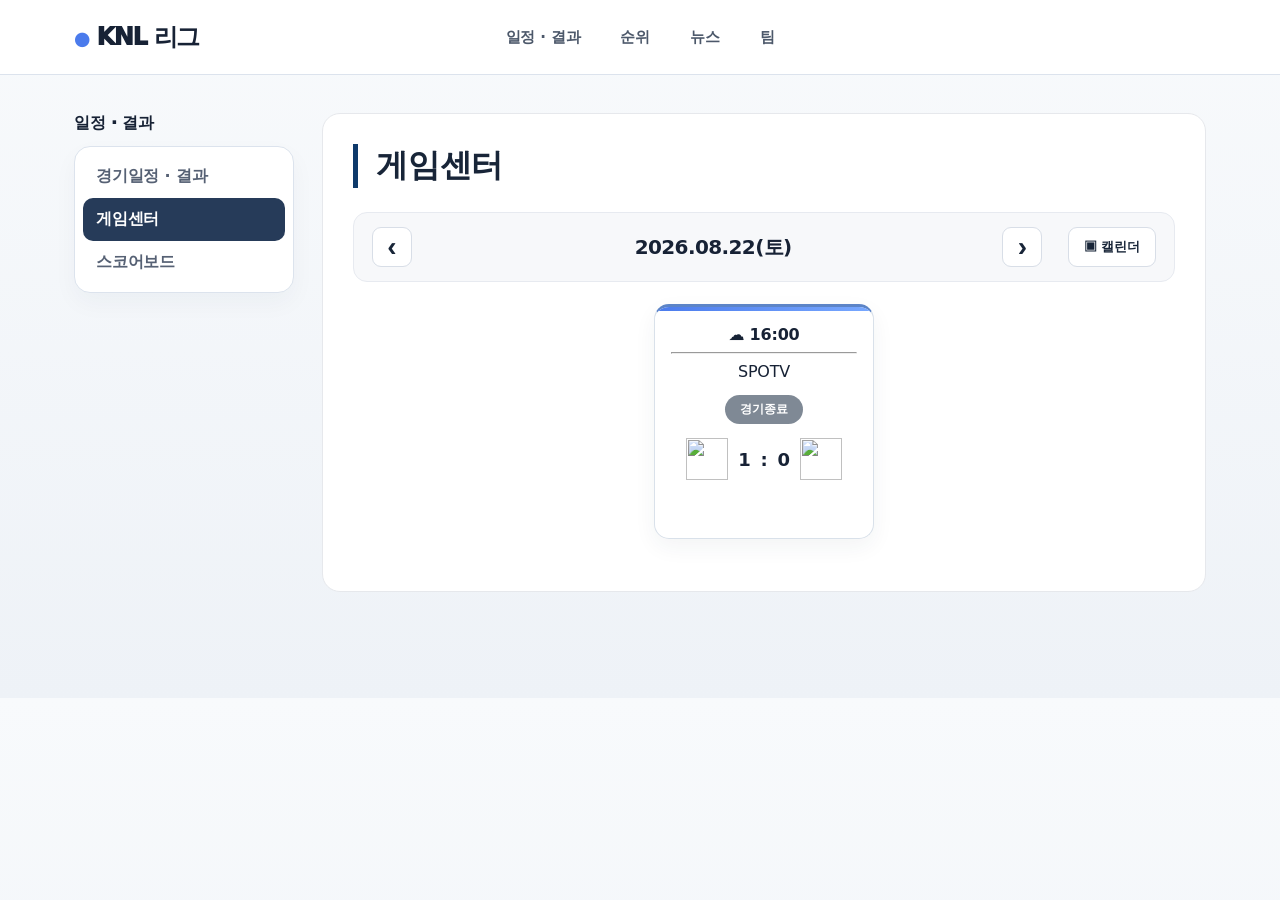
==== gamecenter.html @ bb887a0a "Update Aug 17-22 game results" ====
<!doctype html><html lang="ko"><head><meta charset="utf-8"><meta name="viewport" content="width=device-width,initial-scale=1"><title>게임센터 - KNL 리그</title><link rel="stylesheet" href="styles.css"><style>.game-center-page{background:#fff;border:1px solid #e6e8ec;border-radius:18px;padding:30px}.game-center-title{font-size:32px;font-weight:800;color:#182538;margin:0 0 24px;padding-left:18px;border-left:5px solid #0e3a6b}.gc-toolbar{display:grid;grid-template-columns:52px 1fr 52px auto;gap:14px;align-items:center;padding:14px 18px;background:#f7f8fa;border:1px solid #e7eaf0;border-radius:14px}.gc-date{text-align:center;font-size:20px;font-weight:800}.gc-arrow,.gc-calendar,.gc-tab{border:1px solid #d8dee7;background:#fff;border-radius:9px;font-weight:800;cursor:pointer;color:#182538}.gc-arrow{width:40px;height:40px;font-size:28px}.gc-calendar{padding:10px 15px}.gc-games{display:flex;justify-content:center;min-height:270px;padding:22px}.gc-card{width:220px;height:235px;background:#fff;border:1px solid #d9e1ea;border-top:3px solid #5c84c7;border-radius:15px;padding:22px 16px;text-align:center;cursor:pointer}.gc-status{display:inline-block;border-radius:18px;padding:6px 15px;background:#7f8995;color:#fff;font-size:12px;font-weight:800;margin:14px}.gc-status.scheduled{background:#5c84c7}.gc-match{display:flex;align-items:center;justify-content:center;gap:10px}.gc-team-logo{width:42px;height:42px;object-fit:contain}.gc-score,.gc-vs{font-size:18px;font-weight:900}.gc-detail{display:none;margin-top:20px;padding-top:22px;border-top:1px solid #e0e4e9}.gc-detail.show{display:block}.gc-tabs{display:flex;gap:8px;margin-bottom:14px}.gc-tab{padding:11px 22px}.gc-tab.active{background:#20344f;color:#fff}.gc-panel{display:none;padding:24px;border:1px solid #d6dee7;border-radius:14px;background:#f7f8fa}.gc-panel.active{display:block}.highlight-grid{display:grid;grid-template-columns:repeat(3,1fr);gap:15px}.highlight-card{height:178px;display:flex;flex-direction:column;align-items:center;justify-content:center;border:1px solid #d5dee8;border-radius:15px;background:#fff;text-decoration:none;color:#182538}.highlight-card:hover{border-color:#4f7fc8;box-shadow:0 10px 24px rgba(32,52,79,.16)}.highlight-play{width:56px;height:56px;margin-bottom:14px;border-radius:50%;background:#20344f;color:#fff;display:grid;place-items:center}.highlight-title{font-size:17px;font-weight:900;margin-bottom:7px}.empty{text-align:center;padding:28px;color:#8a94a2;font-weight:700}</style></head><body><header class="site-header"><div class="container header-inner"><a class="logo" href="index.html"><span class="league-name">KNL 리그</span></a><nav class="main-nav"><ul><li><a href="schedule.html">일정 · 결과</a></li><li><a href="index.html#standings">순위</a></li><li><a href="index.html#news">뉴스</a></li><li><a href="index.html#teams">팀</a></li></ul></div></header><main class="container page-wrap"><aside class="page-sidebar"><div class="side-title">일정 · 결과</div><nav class="side-menu"><a href="schedule.html">경기일정 · 결과</a><a href="gamecenter.html" class="active">게임센터</a><a href="scoreboard.html">스코어보드</a></nav></aside><section class="page-content game-center-page"><h1 class="game-center-title">게임센터</h1><div class="gc-toolbar"><button class="gc-arrow" id="prev">‹</button><div class="gc-date" id="date"></div><button class="gc-arrow" id="next">›</button><button class="gc-calendar" onclick="location.href='schedule.html'">▣ 캘린더</button></div><section class="gc-games" id="games"></section><section class="gc-detail" id="detail"><div class="gc-tabs"><button class="gc-tab active" data-tab="key">키플레이어</button><button class="gc-tab" data-tab="review">리뷰</button><button class="gc-tab" data-tab="highlight">하이라이트</button></div><div class="gc-panel active" id="key"><div class="empty">키플레이어 정보가 없습니다.</div></div><div class="gc-panel" id="review"><div class="empty">등록된 리뷰가 없습니다.</div></div><div class="gc-panel" id="highlight"><div id="highlight-content"></div></div></section></section></main><script>const logos={'키움':'https://cdn.discordapp.com/emojis/1536572678968967258.webp?size=44','양키스':'https://cdn.discordapp.com/emojis/1536577218011070494.webp?size=44'};const games={'2026-08-14':['양키스','6','키움','0','20:30',1],'2026-08-15':['키움','0','양키스','1','15:00',1],'2026-08-16':['양키스','4','키움','5','15:00',1],'2026-08-17':['키움','5','양키스','0','20:00',1],'2026-08-18':['양키스','4','키움','6','20:00',1],'2026-08-19':['키움','4','양키스','3','20:00',1],'2026-08-21':['양키스','1','키움','5','20:00',1],'2026-08-22':['키움','1','양키스','0','16:00',1],'2026-08-23':['양키스','4','키움','7','16:00',1],'2026-08-25':['양키스','5','키움','0','20:00',1],'2026-08-26':['양키스','3','키움','2','20:00',1],'2026-08-28':['키움','0','양키스','5','20:00',2],'2026-08-29':['양키스','','키움','','16:00',2],'2026-08-30':['키움','','양키스','','16:00',2],'2026-09-01':['양키스','','키움','','20:00',2],'2026-09-02':['키움','','양키스','','20:00',2],'2026-09-04':['양키스','','키움','','20:00',2],'2026-09-05':['키움','','양키스','','16:00',2],'2026-09-06':['양키스','','키움','','16:00',2],'2026-09-08':['키움','','양키스','','20:00',2],'2026-09-09':['양키스','','키움','','20:00',2],'2026-09-11':['키움','','양키스','','20:00',2],'2026-09-12':['양키스','','키움','','16:00',2],'2026-09-13':['키움','','양키스','','16:00',2],'2026-09-15':['양키스','','키움','','20:00',2],'2026-09-16':['키움','','양키스','','20:00',2],'2026-09-18':['양키스','','키움','','20:00',2],'2026-09-19':['키움','','양키스','','16:00',2],'2026-09-20':['양키스','','키움','','16:00',2],'2026-09-22':['키움','','양키스','','20:00',2],'2026-09-23':['양키스','','키움','','20:00',2],'2026-09-25':['키움','','양키스','','20:00',2],'2026-09-26':['양키스','','키움','','16:00',2],'2026-09-27':['키움','','양키스','','16:00',2],'2026-09-29':['양키스','','키움','','20:00',2],'2026-09-30':['키움','','양키스','','20:00',2]};const highlights={'2026-08-18':[['경기 하이라이트 1','https://medal.tv/games/roblox/clips/nlscef3g448vOoSyf?invite=cr-MSxscGEsNTQyMzMzOTQw'],['경기 하이라이트 2','https://medal.tv/games/roblox/clips/nlrswfUG0rxa61edO?invite=cr-MSxBakssNTQyMzMzOTQw'],['경기 하이라이트 3','https://medal.tv/games/roblox/clips/nlrc8DcoPJdCUs0zB?invite=cr-MSx6eWYsMzE1ODI3MTkx']],'2026-08-19':[['경기 하이라이트 1','https://medal.tv/games/roblox/clips/nlRGuzpcMW0lmnkww?invite=cr-MSxkb04sMzE1ODI3MTkx'],['경기 하이라이트 2','https://medal.tv/games/roblox/clips/nlRwrehCu0hk5n6nI?invite=cr-MSxYVEUsMzE1ODI3NTA4NTE'],['경기 하이라이트 2','https://medal.tv/games/roblox/clips/nlRwrehCu0hk5n6nI?invite=cr-MSxYVEUsMzE1ODI3NTA4NTE']]};let selected=new URLSearchParams(location.search).get('date')||'2026-08-22';const days=['일','월','화','수','목','금','토'];function parse(s){let p=s.split('-');return new Date(+p[0],+p[1]-1,+p[2])}function key(d){return d.getFullYear()+'-'+String(d.getMonth()+1).padStart(2,'0')+'-'+String(d.getDate()).padStart(2,'0')}function render(){let g=games[selected],d=parse(selected);date.textContent=selected.replaceAll('-','.')+'('+days[d.getDay()]+')';detail.classList.remove('show');if(!g){gamesEl.innerHTML='<div class="empty">이 날짜에는 예정된 경기가 없습니다.</div>';return}let score=g[1]!==''?'<span class="gc-score">'+g[1]+'</span><span class="gc-vs">:</span><span class="gc-score">'+g[3]+'</span>':'<span class="gc-vs">vs</span>';let status=g[5]===2?'경기 취소':(g[5]===1?'경기종료':'경기예정');gamesEl.innerHTML='<article class="gc-card" id="card"><b>☁ '+g[4]+'</b><hr><div>SPOTV</div><div class="gc-status '+(g[5]===0?'scheduled':'')+'">'+status+'</div><div class="gc-match"><img class="gc-team-logo" src="'+logos[g[0]]+'">'+score+'<img class="gc-team-logo" src="'+logos[g[2]]+'"></div></article>';card.onclick=()=>detail.classList.add('show');let h=highlights[selected]||[];highlightContent.innerHTML=h.length?'<div class="highlight-grid">'+h.map(x=>'<a class="highlight-card" href="'+x[1]+'" target="_blank"><div class="highlight-play">▶</div><div class="highlight-title">'+x[0]+'</div><div>Medal에서 영상 보기 ↗</div></a>').join('')+'</div>':'<div class="empty">등록된 하이라이트가 없습니다.</div>'}const date=document.getElementById('date'),detail=document.getElementById('detail'),gamesEl=document.getElementById('games'),highlightContent=document.getElementById('highlight-content');prev.onclick=()=>{let d=parse(selected);d.setDate(d.getDate()-1);selected=key(d);render()};next.onclick=()=>{let d=parse(selected);d.setDate(d.getDate()+1);selected=key(d);render()};document.querySelectorAll('.gc-tab').forEach(b=>b.onclick=()=>{document.querySelectorAll('.gc-tab').forEach(x=>x.classList.remove('active'));document.querySelectorAll('.gc-panel').forEach(x=>x.classList.remove('active'));b.classList.add('active');document.getElementById(b.dataset.tab).classList.add('active')});render();</script></body></html>
---- styles.css ----
/* KNL League — original modern league identity */
:root{--ink:#172235;--navy:#20344f;--blue:#4b7bec;--sky:#78a8ff;--lime:#39b98a;--orange:#f08a5d;--muted:#778399;--line:#dce3ed;--panel:#ffffff;--soft:#f5f7fb;--bg:#eef2f7;--max-width:1180px}*{box-sizing:border-box}html{scroll-behavior:smooth}body{margin:0;background:linear-gradient(180deg,#f8fafc 0,#eef2f7 100%);color:var(--ink);font-family:Inter,"Noto Sans KR","Apple SD Gothic Neo",system-ui,sans-serif;letter-spacing:-.2px}.container{max-width:var(--max-width);margin:auto;padding:0 24px}.site-header{background:rgba(255,255,255,.92);backdrop-filter:blur(14px);border-bottom:1px solid var(--line);position:sticky;top:0;z-index:100}.header-inner{height:74px;display:flex;align-items:center;justify-content:space-between;position:relative}.logo{text-decoration:none;color:var(--ink);display:flex;align-items:center}.league-name{font-size:24px!important;font-weight:950!important;letter-spacing:-1.3px}.league-name:before{content:"●";color:var(--blue);font-size:18px;margin-right:8px}.main-nav{position:absolute;left:50%;top:50%;transform:translate(-50%,-50%);height:100%}.main-nav>ul{height:100%;display:flex;align-items:center;gap:4px;margin:0;padding:0;list-style:none}.main-nav a{height:100%;display:flex;align-items:center;padding:0 18px;color:#4c586a;text-decoration:none;font-size:15px;font-weight:750;transition:.18s}.main-nav>ul>li>a:hover{color:var(--ink);background:rgba(75,123,236,.06)}.has-dropdown{height:100%;position:relative}.dropdown{display:none!important;position:absolute;top:62px;left:50%;transform:translateX(-50%);width:190px;padding:8px;background:#fff;border:1px solid var(--line);border-radius:14px;box-shadow:0 16px 40px rgba(27,45,72,.14);list-style:none}.has-dropdown:hover .dropdown,.has-dropdown:focus-within .dropdown{display:block!important}.dropdown a{height:auto!important;padding:10px 12px!important;border-radius:8px;font-size:14px!important}.dropdown a:hover{background:var(--soft)}main.container{padding-top:38px;padding-bottom:72px}main.container>section{margin-bottom:34px}section>h2{margin:0 0 15px;font-size:24px;font-weight:950;letter-spacing:-1px;display:flex;align-items:center;gap:10px}section>h2:after{content:"";height:2px;flex:1;background:linear-gradient(90deg,var(--line),transparent)}.standings,.schedule,.news,.teams{background:var(--panel);border:1px solid var(--line);border-radius:18px;padding:24px;box-shadow:0 12px 32px rgba(34,51,84,.045)}.table-wrap{overflow:auto;border-radius:12px}#standings-table{width:100%;border-collapse:separate;border-spacing:0;min-width:700px}#standings-table th{background:#263b59;color:#fff;padding:13px 10px;font-size:12px;font-weight:850}#standings-table th:first-child{border-radius:10px 0 0 10px}#standings-table th:last-child{border-radius:0 10px 10px 0}#standings-table td{padding:15px 10px;text-align:center;border-bottom:1px solid #edf0f4;font-size:14px;font-weight:650}#standings-table td:nth-child(2){text-align:left;font-weight:900}#standings-table tbody tr:hover{background:#f5f8ff}.schedule-list{list-style:none;margin:0;padding:0;display:grid;grid-template-columns:repeat(auto-fit,minmax(250px,1fr));gap:12px}.schedule-list li{padding:18px;border:1px solid var(--line);border-radius:14px;background:linear-gradient(135deg,#fff,#f7f9fd);font-weight:850}.schedule-list li:before{content:"NEXT";display:inline-block;margin-right:10px;padding:3px 7px;border-radius:99px;background:#e8efff;color:#426fd1;font-size:10px;letter-spacing:.6px}.carousel{display:grid;grid-template-columns:repeat(2,minmax(0,1fr));gap:15px}.news-item{min-height:160px;padding:23px;border-radius:16px;background:#f8faff;border:1px solid var(--line);transition:.2s}.news-item:hover{transform:translateY(-3px);box-shadow:0 12px 25px rgba(44,66,105,.09)}.news-item:before{content:"KNL UPDATE";color:var(--blue);font-size:10px;font-weight:900;letter-spacing:1px}.news-item h4{margin:13px 0 8px;font-size:18px;font-weight:900}.news-item p{margin:0;color:var(--muted);font-size:14px;line-height:1.6}.teams-grid{display:grid;grid-template-columns:repeat(2,minmax(0,1fr));gap:15px}.team-card{min-height:145px;padding:22px;border:1px solid var(--line);border-radius:18px;background:#fff;display:flex;align-items:center;gap:20px;transition:.2s}.team-card:hover{border-color:#b8c9ee;transform:translateY(-2px)}.badge{width:64px;height:64px;border-radius:20px;background:linear-gradient(135deg,#293f60,#4b7bec);color:#fff;display:grid;place-items:center;font-size:16px;font-weight:950}.team-name{font-size:19px;font-weight:950}.site-footer{background:#1d2d44;color:#aeb9c9;margin-top:40px}.site-footer p{margin:0;padding:28px 0;font-size:12px}.site-disclaimer{position:fixed;right:18px;bottom:18px;max-width:520px;padding:14px 42px 14px 18px;background:#1d2d44;color:#eef3fa;border-radius:14px;box-shadow:0 16px 40px rgba(0,0,0,.2);font-size:12px;line-height:1.55;z-index:100}.site-disclaimer__close{position:absolute;right:10px;top:7px;border:0;background:none;color:#fff;font-size:20px}
/* shared pages */.page-wrap{display:flex;gap:28px;padding-top:8px}.page-sidebar{width:220px;flex:none}.page-sidebar .side-title{font-size:16px;font-weight:950;margin-bottom:12px}.side-menu{background:#fff;border:1px solid var(--line);border-radius:16px;padding:8px;box-shadow:0 10px 25px rgba(36,52,82,.04)}.side-menu a{display:block;padding:11px 13px;border-radius:10px;text-decoration:none;color:#566174;font-weight:700;transition:.15s}.side-menu a:hover{background:#f0f4fb;color:var(--ink);font-weight:900}.side-menu a.active{background:#263b59;color:#fff;font-weight:900}.page-content{flex:1;min-width:0}.page-title{display:flex;justify-content:space-between;align-items:flex-end;padding-bottom:18px}.page-title h1{margin:0;font-size:32px;font-weight:950;letter-spacing:-1.7px}.breadcrumb{font-size:13px;color:var(--muted)}.tabs{display:flex;gap:8px;margin:4px 0 20px;padding:6px;background:#e9eef5;border-radius:14px;width:max-content;max-width:100%}.tab{padding:10px 22px;border-radius:10px;color:#697589;font-weight:850;cursor:pointer}.tab.active{background:#fff;color:var(--ink);box-shadow:0 3px 9px rgba(30,48,80,.1)}.controls{display:flex;align-items:center;gap:7px;margin:16px 0}.controls button,.controls select{height:36px;border:1px solid var(--line);background:#fff;border-radius:9px;padding:0 10px;color:var(--ink);font-weight:750}.schedule-table{width:100%;border-collapse:separate;border-spacing:0;background:#fff;border:1px solid var(--line);border-radius:16px;overflow:hidden}.schedule-table th{height:50px;background:#f1f4f8;color:#536074;font-size:13px;font-weight:900}.schedule-table td{height:57px;padding:8px 12px;border-top:1px solid #edf0f4;text-align:center}.schedule-table tbody tr:hover{background:#f6f9ff}.schedule-table tbody td.teams-col{display:grid;grid-template-columns:70px 28px 32px 28px 70px;justify-content:center;align-items:center;white-space:nowrap}.schedule-table th:nth-child(6),.schedule-table td:nth-child(6),.schedule-table th:nth-child(7),.schedule-table td:nth-child(7),.schedule-table th:nth-child(8),.schedule-table td:nth-child(8){display:none!important}.schedule-table button{border:1px solid var(--line);background:#f8fafc;border-radius:8px;padding:5px 10px;font-weight:750}.hitter-summary .stat-box:nth-child(5),.hitter-summary .stat-box:nth-child(6),.stat-tabs .stat-tab[data-stat="출루율"],.stat-tabs .stat-tab[data-stat="장타율"],.detail-tab[data-panel="review"],#detail-review{display:none!important}.hitter-summary.show{grid-template-columns:repeat(5,minmax(0,1fr))!important}.gc-card:only-child{width:190px!important;min-width:190px!important;justify-self:center!important;padding:14px 10px!important}.gc-top>span:first-child{display:none!important}@media(max-width:900px){.main-nav{position:static;transform:none}.main-nav a{padding:0 9px}.page-wrap{flex-direction:column}.page-sidebar{width:100%}.carousel,.teams-grid{grid-template-columns:1fr}}@media(max-width:640px){.container{padding:0 14px}.header-inner{height:62px}.main-nav{display:none}main.container{padding-top:25px}.standings,.schedule,.news,.teams{padding:17px;border-radius:14px}.page-title h1{font-size:27px}.site-disclaimer{left:10px;right:10px;bottom:10px}.schedule-table{font-size:13px}}

/* Schedule & Game Center refresh */
.page-content .page-title{padding:22px 24px;margin-bottom:18px;background:linear-gradient(135deg,#fff,#f4f7fc);border:1px solid var(--line);border-radius:18px;box-shadow:0 10px 30px rgba(30,48,80,.04)}.page-content .tabs{background:transparent;padding:0;gap:10px;border:0;margin:0 0 20px}.page-content .tab{border:1px solid var(--line);background:#fff;border-radius:999px;padding:10px 24px;box-shadow:0 4px 12px rgba(30,48,80,.03)}.page-content .tab.active{background:var(--ink);color:#fff;border-color:var(--ink);box-shadow:none}.controls{padding:10px 12px;background:rgba(255,255,255,.72);border:1px solid var(--line);border-radius:14px;width:max-content;box-shadow:0 8px 24px rgba(30,48,80,.035)}.controls button{min-width:38px;font-size:17px;background:var(--soft)}.controls button:hover{background:var(--ink);color:#fff;border-color:var(--ink)}.schedule-table{border:0;border-radius:18px;box-shadow:0 14px 34px rgba(30,48,80,.055);overflow:hidden}.schedule-table th{background:#26354b;color:#dbe5f4;height:48px;letter-spacing:.3px}.schedule-table td{background:#fff;height:64px}.schedule-table tbody tr{transition:.15s}.schedule-table tbody tr:hover{transform:scale(1.003);position:relative;z-index:1;box-shadow:0 6px 18px rgba(37,61,95,.08)}.schedule-table tbody td:first-child{font-weight:900;color:var(--ink)}.schedule-table tbody td.teams-col{font-weight:900}.schedule-table tbody td.teams-col strong{font-size:15px}.schedule-table button{background:#f1f5fb;border-color:#d7e0ed;color:#33445e;font-weight:850}.schedule-table button:hover{background:#4b7bec;color:#fff;border-color:#4b7bec}
/* Game Center cards: compact, centered, with stronger match hierarchy */
.game-center,.gamecenter,.game-center-wrap,.gc-wrap{background:linear-gradient(180deg,rgba(255,255,255,.8),rgba(246,248,252,.72));border:1px solid var(--line);border-radius:20px;padding:22px;box-shadow:0 14px 35px rgba(30,48,80,.05)}.game-center-header,.gc-header{display:flex;align-items:center;justify-content:space-between;gap:12px;padding-bottom:16px;margin-bottom:20px;border-bottom:1px solid var(--line)}.gc-date,.game-date{font-size:19px;font-weight:950;color:var(--ink);letter-spacing:-.6px}.game-center-header button,.gc-header button,.calendar-btn{border:1px solid var(--line)!important;background:#fff!important;border-radius:10px!important;box-shadow:0 4px 12px rgba(30,48,80,.04)}.game-cards,.gc-cards,.games-list{display:flex;justify-content:center;gap:16px;flex-wrap:wrap}.gc-card{position:relative;width:205px!important;min-width:205px!important;min-height:235px;padding:18px 16px!important;background:#fff;border:1px solid var(--line);border-radius:18px;box-shadow:0 8px 22px rgba(28,46,76,.055);transition:transform .18s,box-shadow .18s,border-color .18s;overflow:hidden}.gc-card:before{content:"";position:absolute;left:0;top:0;width:100%;height:4px;background:linear-gradient(90deg,#4b7bec,#78a8ff)}.gc-card:hover{transform:translateY(-5px);border-color:#aebfe5;box-shadow:0 16px 32px rgba(30,48,80,.12);cursor:pointer}.gc-top{padding-bottom:13px;margin-bottom:13px;border-bottom:1px solid #edf0f5;font-weight:900}.gc-top>span:first-child{display:none!important}.gc-card .status,.game-status{display:inline-flex;align-items:center;justify-content:center;padding:5px 12px;border-radius:999px;background:#eaf0ff;color:#426fd1;font-size:12px;font-weight:900}.gc-card .team,.gc-card strong{font-weight:950}.gc-card .score,.game-score{font-size:24px;font-weight:950;color:var(--ink);letter-spacing:-1px}.gc-card.finished:before,.gc-card.is-finished:before{background:linear-gradient(90deg,#39b98a,#6ed0ae)}.gc-card.finished .status,.gc-card.is-finished .status{background:#e8f8f1;color:#21845f}.gc-card.upcoming:before,.gc-card.is-upcoming:before{background:linear-gradient(90deg,#f08a5d,#ffb37b)}.gc-card.upcoming .status,.gc-card.is-upcoming .status{background:#fff1ea;color:#c86438}.gc-card:only-child{width:220px!important;min-width:220px!important;min-height:235px!important;padding:18px 16px!important}.game-detail,.match-detail{margin-top:24px;background:#fff;border:1px solid var(--line);border-radius:20px;box-shadow:0 14px 35px rgba(30,48,80,.05);overflow:hidden}.detail-tabs{display:flex;gap:0;padding:8px;background:#f1f4f8;border-bottom:1px solid var(--line)}.detail-tab{padding:11px 20px;border:0;background:transparent;color:#6b778a;font-weight:900;border-radius:10px;cursor:pointer}.detail-tab.active{background:#fff;color:var(--ink);box-shadow:0 3px 10px rgba(30,48,80,.08)}
@media(max-width:640px){.page-content .page-title{padding:18px}.page-content .tabs{overflow:auto;width:100%;padding-bottom:2px}.page-content .tab{white-space:nowrap;padding:9px 18px}.controls{width:100%;justify-content:center}.schedule-table{border-radius:14px}.schedule-table td{height:58px}.gc-card,.gc-card:only-child{width:min(100%,280px)!important;min-width:0!important}.game-center,.gamecenter,.game-center-wrap,.gc-wrap{padding:14px}.game-cards,.gc-cards,.games-list{gap:12px}}
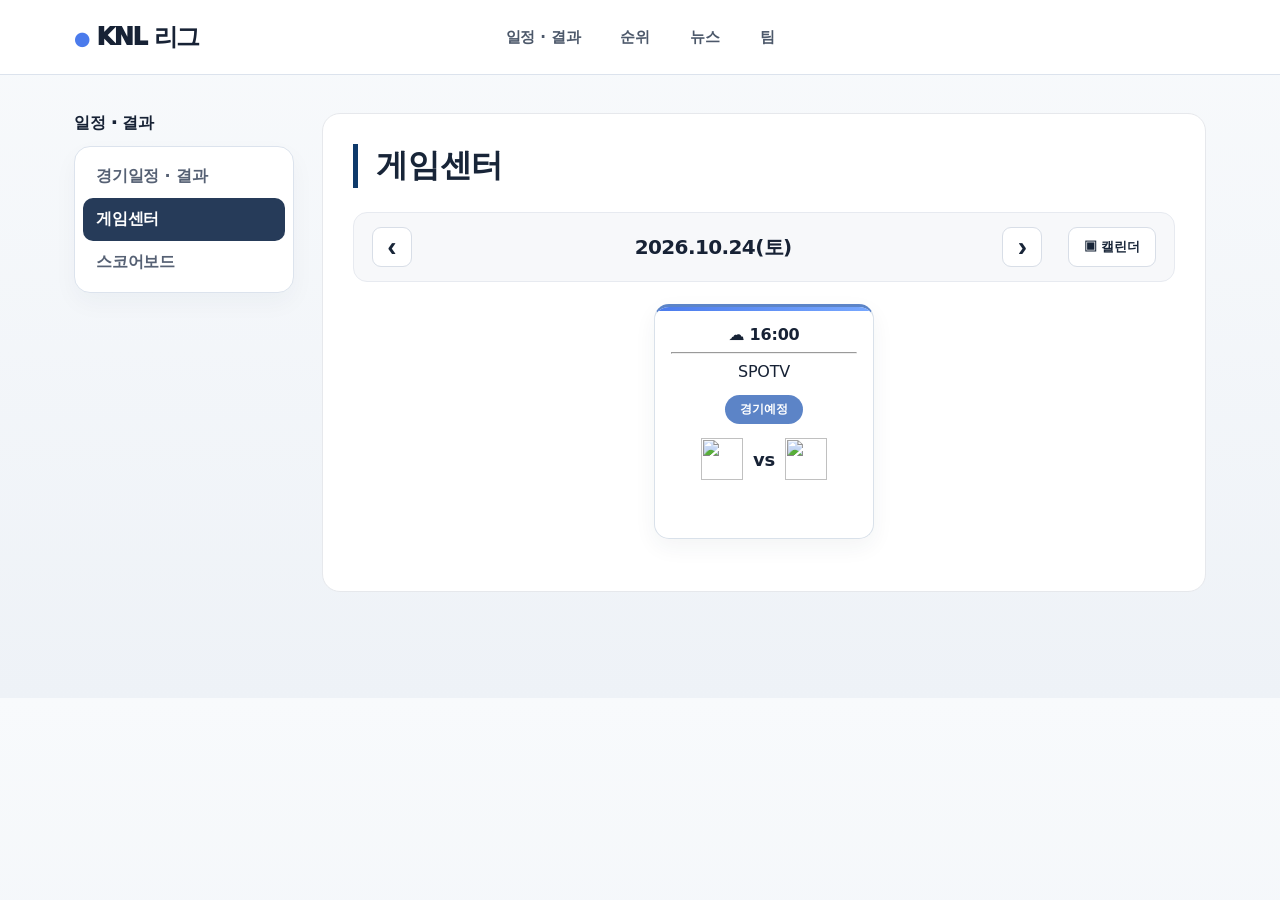
==== commit 0b25301f: "게임센터 현실 날짜 기준 첫 경기 자동 표시" ====
--- a/gamecenter.html
+++ b/gamecenter.html
@@ -1 +1 @@
-<!doctype html><html lang="ko"><head><meta charset="utf-8"><meta name="viewport" content="width=device-width,initial-scale=1"><title>게임센터 - KNL 리그</title><link rel="stylesheet" href="styles.css"><style>.game-center-page{background:#fff;border:1px solid #e6e8ec;border-radius:18px;padding:30px}.game-center-title{font-size:32px;font-weight:800;color:#182538;margin:0 0 24px;padding-left:18px;border-left:5px solid #0e3a6b}.gc-toolbar{display:grid;grid-template-columns:52px 1fr 52px auto;gap:14px;align-items:center;padding:14px 18px;background:#f7f8fa;border:1px solid #e7eaf0;border-radius:14px}.gc-date{text-align:center;font-size:20px;font-weight:800}.gc-arrow,.gc-calendar,.gc-tab{border:1px solid #d8dee7;background:#fff;border-radius:9px;font-weight:800;cursor:pointer;color:#182538}.gc-arrow{width:40px;height:40px;font-size:28px}.gc-calendar{padding:10px 15px}.gc-games{display:flex;justify-content:center;min-height:270px;padding:22px}.gc-card{width:220px;height:235px;background:#fff;border:1px solid #d9e1ea;border-top:3px solid #5c84c7;border-radius:15px;padding:22px 16px;text-align:center;cursor:pointer}.gc-status{display:inline-block;border-radius:18px;padding:6px 15px;background:#7f8995;color:#fff;font-size:12px;font-weight:800;margin:14px}.gc-status.scheduled{background:#5c84c7}.gc-match{display:flex;align-items:center;justify-content:center;gap:10px}.gc-team-logo{width:42px;height:42px;object-fit:contain}.gc-score,.gc-vs{font-size:18px;font-weight:900}.gc-detail{display:none;margin-top:20px;padding-top:22px;border-top:1px solid #e0e4e9}.gc-detail.show{display:block}.gc-tabs{display:flex;gap:8px;margin-bottom:14px}.gc-tab{padding:11px 22px}.gc-tab.active{background:#20344f;color:#fff}.gc-panel{display:none;padding:24px;border:1px solid #d6dee7;border-radius:14px;background:#f7f8fa}.gc-panel.active{display:block}.highlight-grid{display:grid;grid-template-columns:repeat(3,1fr);gap:15px}.highlight-card{height:178px;display:flex;flex-direction:column;align-items:center;justify-content:center;border:1px solid #d5dee8;border-radius:15px;background:#fff;text-decoration:none;color:#182538}.highlight-card:hover{border-color:#4f7fc8;box-shadow:0 10px 24px rgba(32,52,79,.16)}.highlight-play{width:56px;height:56px;margin-bottom:14px;border-radius:50%;background:#20344f;color:#fff;display:grid;place-items:center}.highlight-title{font-size:17px;font-weight:900;margin-bottom:7px}.empty{text-align:center;padding:28px;color:#8a94a2;font-weight:700}</style></head><body><header class="site-header"><div class="container header-inner"><a class="logo" href="index.html"><span class="league-name">KNL 리그</span></a><nav class="main-nav"><ul><li><a href="schedule.html">일정 · 결과</a></li><li><a href="index.html#standings">순위</a></li><li><a href="index.html#news">뉴스</a></li><li><a href="index.html#teams">팀</a></li></ul></div></header><main class="container page-wrap"><aside class="page-sidebar"><div class="side-title">일정 · 결과</div><nav class="side-menu"><a href="schedule.html">경기일정 · 결과</a><a href="gamecenter.html" class="active">게임센터</a><a href="scoreboard.html">스코어보드</a></nav></aside><section class="page-content game-center-page"><h1 class="game-center-title">게임센터</h1><div class="gc-toolbar"><button class="gc-arrow" id="prev">‹</button><div class="gc-date" id="date"></div><button class="gc-arrow" id="next">›</button><button class="gc-calendar" onclick="location.href='schedule.html'">▣ 캘린더</button></div><section class="gc-games" id="games"></section><section class="gc-detail" id="detail"><div class="gc-tabs"><button class="gc-tab active" data-tab="key">키플레이어</button><button class="gc-tab" data-tab="review">리뷰</button><button class="gc-tab" data-tab="highlight">하이라이트</button></div><div class="gc-panel active" id="key"><div class="empty">키플레이어 정보가 없습니다.</div></div><div class="gc-panel" id="review"><div class="empty">등록된 리뷰가 없습니다.</div></div><div class="gc-panel" id="highlight"><div id="highlight-content"></div></div></section></section></main><script>const logos={'키움':'https://cdn.discordapp.com/emojis/1536572678968967258.webp?size=44','양키스':'https://cdn.discordapp.com/emojis/1536577218011070494.webp?size=44'};const games={'2026-08-14':['양키스','6','키움','0','20:30',1],'2026-08-15':['키움','0','양키스','1','15:00',1],'2026-08-16':['양키스','4','키움','5','15:00',1],'2026-08-17':['키움','5','양키스','0','20:00',1],'2026-08-18':['양키스','4','키움','6','20:00',1],'2026-08-19':['키움','4','양키스','3','20:00',1],'2026-08-21':['양키스','1','키움','5','20:00',1],'2026-08-22':['키움','1','양키스','0','16:00',1],'2026-08-23':['양키스','4','키움','7','16:00',1],'2026-08-25':['양키스','5','키움','0','20:00',1],'2026-08-26':['양키스','3','키움','2','20:00',1],'2026-08-28':['키움','0','양키스','5','20:00',2],'2026-08-29':['양키스','','키움','','16:00',2],'2026-08-30':['키움','','양키스','','16:00',2],'2026-09-01':['양키스','','키움','','20:00',2],'2026-09-02':['키움','','양키스','','20:00',2],'2026-09-04':['양키스','','키움','','20:00',2],'2026-09-05':['키움','','양키스','','16:00',2],'2026-09-06':['양키스','','키움','','16:00',2],'2026-09-08':['키움','','양키스','','20:00',2],'2026-09-09':['양키스','','키움','','20:00',2],'2026-09-11':['키움','','양키스','','20:00',2],'2026-09-12':['양키스','','키움','','16:00',2],'2026-09-13':['키움','','양키스','','16:00',2],'2026-09-15':['양키스','','키움','','20:00',2],'2026-09-16':['키움','','양키스','','20:00',2],'2026-09-18':['양키스','','키움','','20:00',2],'2026-09-19':['키움','','양키스','','16:00',2],'2026-09-20':['양키스','','키움','','16:00',2],'2026-09-22':['키움','','양키스','','20:00',2],'2026-09-23':['양키스','','키움','','20:00',2],'2026-09-25':['키움','','양키스','','20:00',2],'2026-09-26':['양키스','','키움','','16:00',2],'2026-09-27':['키움','','양키스','','16:00',2],'2026-09-29':['양키스','','키움','','20:00',2],'2026-09-30':['키움','','양키스','','20:00',2]};const highlights={'2026-08-18':[['경기 하이라이트 1','https://medal.tv/games/roblox/clips/nlscef3g448vOoSyf?invite=cr-MSxscGEsNTQyMzMzOTQw'],['경기 하이라이트 2','https://medal.tv/games/roblox/clips/nlrswfUG0rxa61edO?invite=cr-MSxBakssNTQyMzMzOTQw'],['경기 하이라이트 3','https://medal.tv/games/roblox/clips/nlrc8DcoPJdCUs0zB?invite=cr-MSx6eWYsMzE1ODI3MTkx']],'2026-08-19':[['경기 하이라이트 1','https://medal.tv/games/roblox/clips/nlRGuzpcMW0lmnkww?invite=cr-MSxkb04sMzE1ODI3MTkx'],['경기 하이라이트 2','https://medal.tv/games/roblox/clips/nlRwrehCu0hk5n6nI?invite=cr-MSxYVEUsMzE1ODI3NTA4NTE'],['경기 하이라이트 2','https://medal.tv/games/roblox/clips/nlRwrehCu0hk5n6nI?invite=cr-MSxYVEUsMzE1ODI3NTA4NTE']]};let selected=new URLSearchParams(location.search).get('date')||'2026-08-22';const days=['일','월','화','수','목','금','토'];function parse(s){let p=s.split('-');return new Date(+p[0],+p[1]-1,+p[2])}function key(d){return d.getFullYear()+'-'+String(d.getMonth()+1).padStart(2,'0')+'-'+String(d.getDate()).padStart(2,'0')}function render(){let g=games[selected],d=parse(selected);date.textContent=selected.replaceAll('-','.')+'('+days[d.getDay()]+')';detail.classList.remove('show');if(!g){gamesEl.innerHTML='<div class="empty">이 날짜에는 예정된 경기가 없습니다.</div>';return}let score=g[1]!==''?'<span class="gc-score">'+g[1]+'</span><span class="gc-vs">:</span><span class="gc-score">'+g[3]+'</span>':'<span class="gc-vs">vs</span>';let status=g[5]===2?'경기 취소':(g[5]===1?'경기종료':'경기예정');gamesEl.innerHTML='<article class="gc-card" id="card"><b>☁ '+g[4]+'</b><hr><div>SPOTV</div><div class="gc-status '+(g[5]===0?'scheduled':'')+'">'+status+'</div><div class="gc-match"><img class="gc-team-logo" src="'+logos[g[0]]+'">'+score+'<img class="gc-team-logo" src="'+logos[g[2]]+'"></div></article>';card.onclick=()=>detail.classList.add('show');let h=highlights[selected]||[];highlightContent.innerHTML=h.length?'<div class="highlight-grid">'+h.map(x=>'<a class="highlight-card" href="'+x[1]+'" target="_blank"><div class="highlight-play">▶</div><div class="highlight-title">'+x[0]+'</div><div>Medal에서 영상 보기 ↗</div></a>').join('')+'</div>':'<div class="empty">등록된 하이라이트가 없습니다.</div>'}const date=document.getElementById('date'),detail=document.getElementById('detail'),gamesEl=document.getElementById('games'),highlightContent=document.getElementById('highlight-content');prev.onclick=()=>{let d=parse(selected);d.setDate(d.getDate()-1);selected=key(d);render()};next.onclick=()=>{let d=parse(selected);d.setDate(d.getDate()+1);selected=key(d);render()};document.querySelectorAll('.gc-tab').forEach(b=>b.onclick=()=>{document.querySelectorAll('.gc-tab').forEach(x=>x.classList.remove('active'));document.querySelectorAll('.gc-panel').forEach(x=>x.classList.remove('active'));b.classList.add('active');document.getElementById(b.dataset.tab).classList.add('active')});render();</script></body></html>+<!doctype html><html lang="ko"><head><meta charset="utf-8"><meta name="viewport" content="width=device-width,initial-scale=1"><title>게임센터 - KNL 리그</title><link rel="stylesheet" href="styles.css"><style>.game-center-page{background:#fff;border:1px solid #e6e8ec;border-radius:18px;padding:30px}.game-center-title{font-size:32px;font-weight:800;color:#182538;margin:0 0 24px;padding-left:18px;border-left:5px solid #0e3a6b}.gc-toolbar{display:grid;grid-template-columns:52px 1fr 52px auto;gap:14px;align-items:center;padding:14px 18px;background:#f7f8fa;border:1px solid #e7eaf0;border-radius:14px}.gc-date{text-align:center;font-size:20px;font-weight:800}.gc-arrow,.gc-calendar,.gc-tab{border:1px solid #d8dee7;background:#fff;border-radius:9px;font-weight:800;cursor:pointer;color:#182538}.gc-arrow{width:40px;height:40px;font-size:28px}.gc-calendar{padding:10px 15px}.gc-games{display:flex;justify-content:center;min-height:270px;padding:22px}.gc-card{width:220px;height:235px;background:#fff;border:1px solid #d9e1ea;border-top:3px solid #5c84c7;border-radius:15px;padding:22px 16px;text-align:center;cursor:pointer}.gc-status{display:inline-block;border-radius:18px;padding:6px 15px;background:#7f8995;color:#fff;font-size:12px;font-weight:800;margin:14px}.gc-status.scheduled{background:#5c84c7}.gc-match{display:flex;align-items:center;justify-content:center;gap:10px}.gc-team-logo{width:42px;height:42px;object-fit:contain}.gc-score,.gc-vs{font-size:18px;font-weight:900}.gc-detail{display:none;margin-top:20px;padding-top:22px;border-top:1px solid #e0e4e9}.gc-detail.show{display:block}.gc-tabs{display:flex;gap:8px;margin-bottom:14px}.gc-tab{padding:11px 22px}.gc-tab.active{background:#20344f;color:#fff}.gc-panel{display:none;padding:24px;border:1px solid #d6dee7;border-radius:14px;background:#f7f8fa}.gc-panel.active{display:block}.highlight-grid{display:grid;grid-template-columns:repeat(3,1fr);gap:15px}.highlight-card{height:178px;display:flex;flex-direction:column;align-items:center;justify-content:center;border:1px solid #d5dee8;border-radius:15px;background:#fff;text-decoration:none;color:#182538}.highlight-card:hover{border-color:#4f7fc8;box-shadow:0 10px 24px rgba(32,52,79,.16)}.highlight-play{width:56px;height:56px;margin-bottom:14px;border-radius:50%;background:#20344f;color:#fff;display:grid;place-items:center}.highlight-title{font-size:17px;font-weight:900;margin-bottom:7px}.empty{text-align:center;padding:28px;color:#8a94a2;font-weight:700}</style></head><body><header class="site-header"><div class="container header-inner"><a class="logo" href="index.html"><span class="league-name">KNL 리그</span></a><nav class="main-nav"><ul><li><a href="schedule.html">일정 · 결과</a></li><li><a href="index.html#standings">순위</a></li><li><a href="index.html#news">뉴스</a></li><li><a href="index.html#teams">팀</a></li></ul></div></header><main class="container page-wrap"><aside class="page-sidebar"><div class="side-title">일정 · 결과</div><nav class="side-menu"><a href="schedule.html">경기일정 · 결과</a><a href="gamecenter.html" class="active">게임센터</a><a href="scoreboard.html">스코어보드</a></nav></aside><section class="page-content game-center-page"><h1 class="game-center-title">게임센터</h1><div class="gc-toolbar"><button class="gc-arrow" id="prev">‹</button><div class="gc-date" id="date"></div><button class="gc-arrow" id="next">›</button><button class="gc-calendar" onclick="location.href='schedule.html'">▣ 캘린더</button></div><section class="gc-games" id="games"></section><section class="gc-detail" id="detail"><div class="gc-tabs"><button class="gc-tab active" data-tab="review">리뷰</button><button class="gc-tab" data-tab="highlight">하이라이트</button></div><div class="gc-panel active" id="review"><div class="empty">등록된 리뷰가 없습니다.</div></div><div class="gc-panel" id="highlight"><div id="highlight-content"></div></div></section></section></main><script>const logos={'키움':'https://cdn.discordapp.com/emojis/1536572678968967258.webp?size=44','양키스':'https://cdn.discordapp.com/emojis/1536577218011070494.webp?size=44'};const games={'2026-08-14':['양키스','6','키움','0','20:30',1],'2026-08-15':['키움','0','양키스','1','15:00',1],'2026-08-16':['양키스','4','키움','5','15:00',1],'2026-08-17':['키움','5','양키스','0','20:00',1],'2026-08-18':['양키스','4','키움','6','20:00',1],'2026-08-19':['키움','4','양키스','3','20:00',1],'2026-08-21':['양키스','1','키움','5','20:00',1],'2026-08-22':['키움','1','양키스','0','16:00',1],'2026-08-23':['양키스','4','키움','7','16:00',1],'2026-08-25':['양키스','5','키움','0','20:00',1],'2026-08-26':['양키스','3','키움','2','20:00',1],'2026-08-28':['키움','0','양키스','5','20:00',2],'2026-08-29':['양키스','','키움','','16:00',2],'2026-08-30':['키움','','양키스','','16:00',2],'2026-09-01':['양키스','','키움','','20:00',0],'2026-09-05':['키움','','양키스','','16:00',0],'2026-09-06':['양키스','','키움','','16:00',0],'2026-09-07':['키움','','양키스','','20:00',0],'2026-09-08':['양키스','','키움','','20:00',0],'2026-09-12':['키움','','양키스','','16:00',0],'2026-09-13':['양키스','','키움','','16:00',0],'2026-09-14':['키움','','양키스','','20:00',0],'2026-09-15':['양키스','','키움','','20:00',0],'2026-09-19':['키움','','양키스','','16:00',0],'2026-09-20':['양키스','','키움','','16:00',0],'2026-09-21':['키움','','양키스','','20:00',0],'2026-09-22':['양키스','','키움','','20:00',0],'2026-09-26':['키움','','양키스','','16:00',0],'2026-09-27':['양키스','','키움','','16:00',0],'2026-09-28':['키움','','양키스','','20:00',0],'2026-09-29':['양키스','','키움','','20:00',0],'2026-10-03':['키움','','양키스','','16:00',0],'2026-10-04':['양키스','','키움','','16:00',0],'2026-10-05':['키움','','양키스','','20:00',0],'2026-10-06':['양키스','','키움','','20:00',0],'2026-10-10':['키움','','양키스','','16:00',0],'2026-10-11':['양키스','','키움','','16:00',0],'2026-10-12':['키움','','양키스','','20:00',0],'2026-10-13':['양키스','','키움','','20:00',0],'2026-10-17':['키움','','양키스','','16:00',0],'2026-10-18':['양키스','','키움','','16:00',0],'2026-10-19':['키움','','양키스','','20:00',0],'2026-10-20':['양키스','','키움','','20:00',0],'2026-10-24':['키움','','양키스','','16:00',0]};const highlights={'2026-08-18':[['경기 하이라이트 1','https://medal.tv/games/roblox/clips/nlscef3g448vOoSyf?invite=cr-MSxscGEsNTQyMzMzOTQw'],['경기 하이라이트 2','https://medal.tv/games/roblox/clips/nlrswfUG0rxa61edO?invite=cr-MSxBakssNTQyMzMzOTQw'],['경기 하이라이트 3','https://medal.tv/games/roblox/clips/nlrc8DcoPJdCUs0zB?invite=cr-MSx6eWYsMzE1ODI3MTkx']],'2026-08-19':[['경기 하이라이트 1','https://medal.tv/games/roblox/clips/nlRGuzpcMW0lmnkww?invite=cr-MSxkb04sMzE1ODI3MTkx'],['경기 하이라이트 2','https://medal.tv/games/roblox/clips/nlRwrehCu0hk5n6nI?invite=cr-MSxYVEUsMzE1ODI3MTkx'],['경기 하이라이트 3','https://medal.tv/games/roblox/clips/nlRwrehCu0hk5n6nI?invite=cr-MSxYVEUsMzE1ODI3MTkx']]};let selected=new URLSearchParams(location.search).get('date');const days=['일','월','화','수','목','금','토'];function parse(s){let p=s.split('-');return new Date(+p[0],+p[1]-1,+p[2])}function key(d){return d.getFullYear()+'-'+String(d.getMonth()+1).padStart(2,'0')+'-'+String(d.getDate()).padStart(2,'0')}function nearestGameDate(d){let k=key(d),dates=Object.keys(games).sort();if(games[k])return k;let future=dates.find(x=>x>=k);return future||dates[dates.length-1]}function render(){let g=games[selected],d=parse(selected);date.textContent=selected.replaceAll('-','.')+'('+days[d.getDay()]+')';detail.classList.remove('show');if(!g){gamesEl.innerHTML='<div class="empty">이 날짜에는 예정된 경기가 없습니다.</div>';return}let score=g[1]!==''?'<span class="gc-score">'+g[1]+'</span><span class="gc-vs">:</span><span class="gc-score">'+g[3]+'</span>':'<span class="gc-vs">vs</span>';let status=g[5]===2?'경기 취소':(g[5]===1?'경기종료':'경기예정');gamesEl.innerHTML='<article class="gc-card" id="card"><b>☁ '+g[4]+'</b><hr><div>SPOTV</div><div class="gc-status '+(g[5]===0?'scheduled':'')+'">'+status+'</div><div class="gc-match"><img class="gc-team-logo" src="'+logos[g[0]]+'">'+score+'<img class="gc-team-logo" src="'+logos[g[2]]+'"></div></article>';card.onclick=()=>detail.classList.add('show');let h=highlights[selected]||[];highlightContent.innerHTML=h.length?'<div class="highlight-grid">'+h.map(x=>'<a class="highlight-card" href="'+x[1]+'" target="_blank"><div class="highlight-play">▶</div><div class="highlight-title">'+x[0]+'</div><div>Medal에서 영상 보기 ↗</div></a>').join('')+'</div>':'<div class="empty">등록된 하이라이트가 없습니다.</div>'}const date=document.getElementById('date'),detail=document.getElementById('detail'),gamesEl=document.getElementById('games'),highlightContent=document.getElementById('highlight-content');prev.onclick=()=>{let d=parse(selected);d.setDate(d.getDate()-1);selected=nearestGameDate(d);render()};next.onclick=()=>{let d=parse(selected);d.setDate(d.getDate()+1);selected=nearestGameDate(d);render()};document.querySelectorAll('.gc-tab').forEach(b=>b.onclick=()=>{document.querySelectorAll('.gc-tab').forEach(x=>x.classList.remove('active'));document.querySelectorAll('.gc-panel').forEach(x=>x.classList.remove('active'));b.classList.add('active');document.getElementById(b.dataset.tab).classList.add('active')});selected=nearestGameDate(new Date());render();</script></body></html>
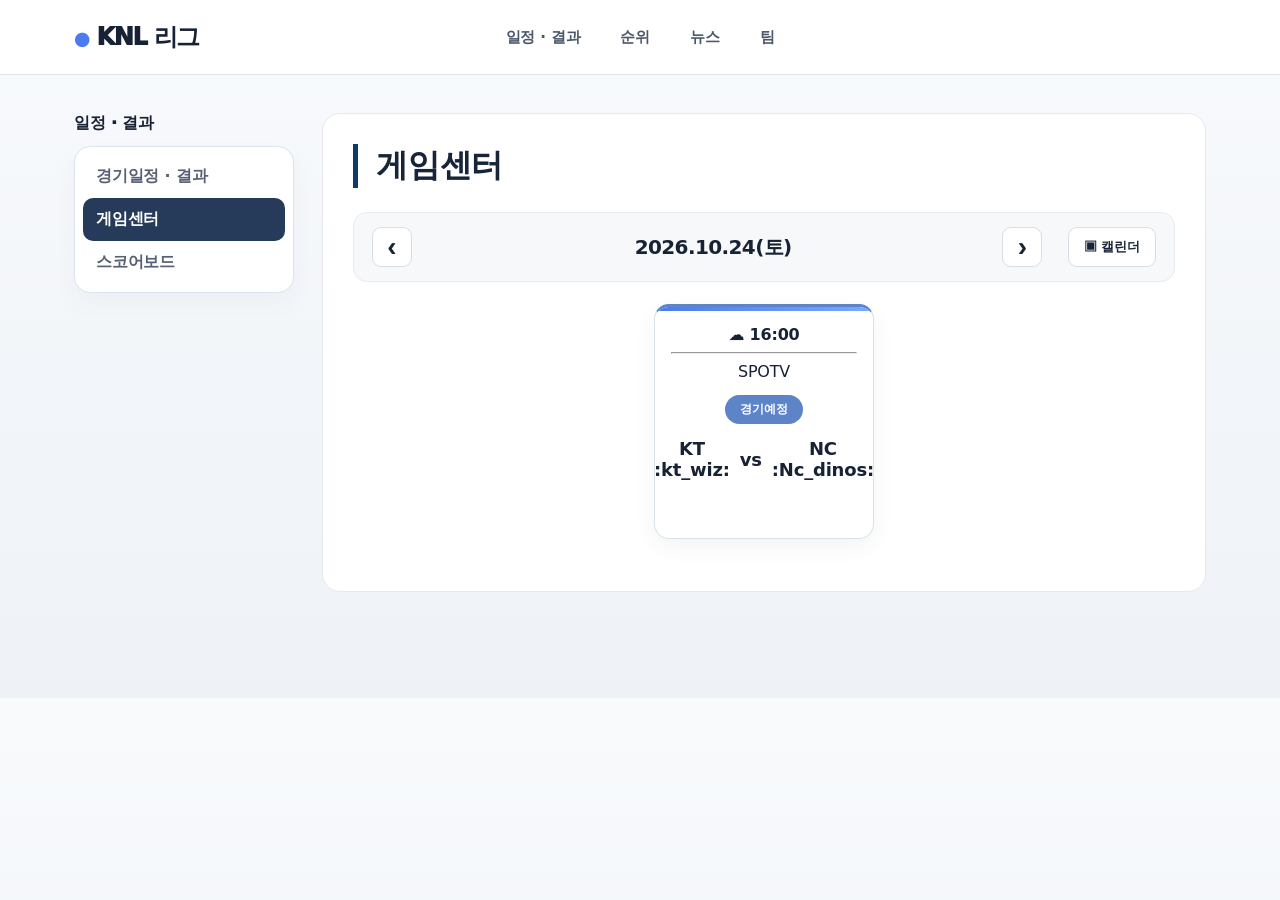
==== commit dcd70a65: "S5 게임센터 팀명을 NC와 KT로 변경" ====
--- a/gamecenter.html
+++ b/gamecenter.html
@@ -1 +1 @@
-<!doctype html><html lang="ko"><head><meta charset="utf-8"><meta name="viewport" content="width=device-width,initial-scale=1"><title>게임센터 - KNL 리그</title><link rel="stylesheet" href="styles.css"><style>.game-center-page{background:#fff;border:1px solid #e6e8ec;border-radius:18px;padding:30px}.game-center-title{font-size:32px;font-weight:800;color:#182538;margin:0 0 24px;padding-left:18px;border-left:5px solid #0e3a6b}.gc-toolbar{display:grid;grid-template-columns:52px 1fr 52px auto;gap:14px;align-items:center;padding:14px 18px;background:#f7f8fa;border:1px solid #e7eaf0;border-radius:14px}.gc-date{text-align:center;font-size:20px;font-weight:800}.gc-arrow,.gc-calendar,.gc-tab{border:1px solid #d8dee7;background:#fff;border-radius:9px;font-weight:800;cursor:pointer;color:#182538}.gc-arrow{width:40px;height:40px;font-size:28px}.gc-calendar{padding:10px 15px}.gc-games{display:flex;justify-content:center;min-height:270px;padding:22px}.gc-card{width:220px;height:235px;background:#fff;border:1px solid #d9e1ea;border-top:3px solid #5c84c7;border-radius:15px;padding:22px 16px;text-align:center;cursor:pointer}.gc-status{display:inline-block;border-radius:18px;padding:6px 15px;background:#7f8995;color:#fff;font-size:12px;font-weight:800;margin:14px}.gc-status.scheduled{background:#5c84c7}.gc-match{display:flex;align-items:center;justify-content:center;gap:10px}.gc-team-logo{width:42px;height:42px;object-fit:contain}.gc-score,.gc-vs{font-size:18px;font-weight:900}.gc-detail{display:none;margin-top:20px;padding-top:22px;border-top:1px solid #e0e4e9}.gc-detail.show{display:block}.gc-tabs{display:flex;gap:8px;margin-bottom:14px}.gc-tab{padding:11px 22px}.gc-tab.active{background:#20344f;color:#fff}.gc-panel{display:none;padding:24px;border:1px solid #d6dee7;border-radius:14px;background:#f7f8fa}.gc-panel.active{display:block}.highlight-grid{display:grid;grid-template-columns:repeat(3,1fr);gap:15px}.highlight-card{height:178px;display:flex;flex-direction:column;align-items:center;justify-content:center;border:1px solid #d5dee8;border-radius:15px;background:#fff;text-decoration:none;color:#182538}.highlight-card:hover{border-color:#4f7fc8;box-shadow:0 10px 24px rgba(32,52,79,.16)}.highlight-play{width:56px;height:56px;margin-bottom:14px;border-radius:50%;background:#20344f;color:#fff;display:grid;place-items:center}.highlight-title{font-size:17px;font-weight:900;margin-bottom:7px}.empty{text-align:center;padding:28px;color:#8a94a2;font-weight:700}</style></head><body><header class="site-header"><div class="container header-inner"><a class="logo" href="index.html"><span class="league-name">KNL 리그</span></a><nav class="main-nav"><ul><li><a href="schedule.html">일정 · 결과</a></li><li><a href="index.html#standings">순위</a></li><li><a href="index.html#news">뉴스</a></li><li><a href="index.html#teams">팀</a></li></ul></div></header><main class="container page-wrap"><aside class="page-sidebar"><div class="side-title">일정 · 결과</div><nav class="side-menu"><a href="schedule.html">경기일정 · 결과</a><a href="gamecenter.html" class="active">게임센터</a><a href="scoreboard.html">스코어보드</a></nav></aside><section class="page-content game-center-page"><h1 class="game-center-title">게임센터</h1><div class="gc-toolbar"><button class="gc-arrow" id="prev">‹</button><div class="gc-date" id="date"></div><button class="gc-arrow" id="next">›</button><button class="gc-calendar" onclick="location.href='schedule.html'">▣ 캘린더</button></div><section class="gc-games" id="games"></section><section class="gc-detail" id="detail"><div class="gc-tabs"><button class="gc-tab active" data-tab="review">리뷰</button><button class="gc-tab" data-tab="highlight">하이라이트</button></div><div class="gc-panel active" id="review"><div class="empty">등록된 리뷰가 없습니다.</div></div><div class="gc-panel" id="highlight"><div id="highlight-content"></div></div></section></section></main><script>const logos={'키움':'https://cdn.discordapp.com/emojis/1536572678968967258.webp?size=44','양키스':'https://cdn.discordapp.com/emojis/1536577218011070494.webp?size=44'};const games={'2026-08-14':['양키스','6','키움','0','20:30',1],'2026-08-15':['키움','0','양키스','1','15:00',1],'2026-08-16':['양키스','4','키움','5','15:00',1],'2026-08-17':['키움','5','양키스','0','20:00',1],'2026-08-18':['양키스','4','키움','6','20:00',1],'2026-08-19':['키움','4','양키스','3','20:00',1],'2026-08-21':['양키스','1','키움','5','20:00',1],'2026-08-22':['키움','1','양키스','0','16:00',1],'2026-08-23':['양키스','4','키움','7','16:00',1],'2026-08-25':['양키스','5','키움','0','20:00',1],'2026-08-26':['양키스','3','키움','2','20:00',1],'2026-08-28':['키움','0','양키스','5','20:00',2],'2026-08-29':['양키스','','키움','','16:00',2],'2026-08-30':['키움','','양키스','','16:00',2],'2026-09-01':['양키스','','키움','','20:00',0],'2026-09-05':['키움','','양키스','','16:00',0],'2026-09-06':['양키스','','키움','','16:00',0],'2026-09-07':['키움','','양키스','','20:00',0],'2026-09-08':['양키스','','키움','','20:00',0],'2026-09-12':['키움','','양키스','','16:00',0],'2026-09-13':['양키스','','키움','','16:00',0],'2026-09-14':['키움','','양키스','','20:00',0],'2026-09-15':['양키스','','키움','','20:00',0],'2026-09-19':['키움','','양키스','','16:00',0],'2026-09-20':['양키스','','키움','','16:00',0],'2026-09-21':['키움','','양키스','','20:00',0],'2026-09-22':['양키스','','키움','','20:00',0],'2026-09-26':['키움','','양키스','','16:00',0],'2026-09-27':['양키스','','키움','','16:00',0],'2026-09-28':['키움','','양키스','','20:00',0],'2026-09-29':['양키스','','키움','','20:00',0],'2026-10-03':['키움','','양키스','','16:00',0],'2026-10-04':['양키스','','키움','','16:00',0],'2026-10-05':['키움','','양키스','','20:00',0],'2026-10-06':['양키스','','키움','','20:00',0],'2026-10-10':['키움','','양키스','','16:00',0],'2026-10-11':['양키스','','키움','','16:00',0],'2026-10-12':['키움','','양키스','','20:00',0],'2026-10-13':['양키스','','키움','','20:00',0],'2026-10-17':['키움','','양키스','','16:00',0],'2026-10-18':['양키스','','키움','','16:00',0],'2026-10-19':['키움','','양키스','','20:00',0],'2026-10-20':['양키스','','키움','','20:00',0],'2026-10-24':['키움','','양키스','','16:00',0]};const highlights={'2026-08-18':[['경기 하이라이트 1','https://medal.tv/games/roblox/clips/nlscef3g448vOoSyf?invite=cr-MSxscGEsNTQyMzMzOTQw'],['경기 하이라이트 2','https://medal.tv/games/roblox/clips/nlrswfUG0rxa61edO?invite=cr-MSxBakssNTQyMzMzOTQw'],['경기 하이라이트 3','https://medal.tv/games/roblox/clips/nlrc8DcoPJdCUs0zB?invite=cr-MSx6eWYsMzE1ODI3MTkx']],'2026-08-19':[['경기 하이라이트 1','https://medal.tv/games/roblox/clips/nlRGuzpcMW0lmnkww?invite=cr-MSxkb04sMzE1ODI3MTkx'],['경기 하이라이트 2','https://medal.tv/games/roblox/clips/nlRwrehCu0hk5n6nI?invite=cr-MSxYVEUsMzE1ODI3MTkx'],['경기 하이라이트 3','https://medal.tv/games/roblox/clips/nlRwrehCu0hk5n6nI?invite=cr-MSxYVEUsMzE1ODI3MTkx']]};let selected=new URLSearchParams(location.search).get('date');const days=['일','월','화','수','목','금','토'];function parse(s){let p=s.split('-');return new Date(+p[0],+p[1]-1,+p[2])}function key(d){return d.getFullYear()+'-'+String(d.getMonth()+1).padStart(2,'0')+'-'+String(d.getDate()).padStart(2,'0')}function nearestGameDate(d){let k=key(d),dates=Object.keys(games).sort();if(games[k])return k;let future=dates.find(x=>x>=k);return future||dates[dates.length-1]}function render(){let g=games[selected],d=parse(selected);date.textContent=selected.replaceAll('-','.')+'('+days[d.getDay()]+')';detail.classList.remove('show');if(!g){gamesEl.innerHTML='<div class="empty">이 날짜에는 예정된 경기가 없습니다.</div>';return}let score=g[1]!==''?'<span class="gc-score">'+g[1]+'</span><span class="gc-vs">:</span><span class="gc-score">'+g[3]+'</span>':'<span class="gc-vs">vs</span>';let status=g[5]===2?'경기 취소':(g[5]===1?'경기종료':'경기예정');gamesEl.innerHTML='<article class="gc-card" id="card"><b>☁ '+g[4]+'</b><hr><div>SPOTV</div><div class="gc-status '+(g[5]===0?'scheduled':'')+'">'+status+'</div><div class="gc-match"><img class="gc-team-logo" src="'+logos[g[0]]+'">'+score+'<img class="gc-team-logo" src="'+logos[g[2]]+'"></div></article>';card.onclick=()=>detail.classList.add('show');let h=highlights[selected]||[];highlightContent.innerHTML=h.length?'<div class="highlight-grid">'+h.map(x=>'<a class="highlight-card" href="'+x[1]+'" target="_blank"><div class="highlight-play">▶</div><div class="highlight-title">'+x[0]+'</div><div>Medal에서 영상 보기 ↗</div></a>').join('')+'</div>':'<div class="empty">등록된 하이라이트가 없습니다.</div>'}const date=document.getElementById('date'),detail=document.getElementById('detail'),gamesEl=document.getElementById('games'),highlightContent=document.getElementById('highlight-content');prev.onclick=()=>{let d=parse(selected);d.setDate(d.getDate()-1);selected=nearestGameDate(d);render()};next.onclick=()=>{let d=parse(selected);d.setDate(d.getDate()+1);selected=nearestGameDate(d);render()};document.querySelectorAll('.gc-tab').forEach(b=>b.onclick=()=>{document.querySelectorAll('.gc-tab').forEach(x=>x.classList.remove('active'));document.querySelectorAll('.gc-panel').forEach(x=>x.classList.remove('active'));b.classList.add('active');document.getElementById(b.dataset.tab).classList.add('active')});selected=nearestGameDate(new Date());render();</script></body></html>+<!doctype html><html lang="ko"><head><meta charset="utf-8"><meta name="viewport" content="width=device-width,initial-scale=1"><title>게임센터 - KNL 리그</title><link rel="stylesheet" href="styles.css"><style>.game-center-page{background:#fff;border:1px solid #e6e8ec;border-radius:18px;padding:30px}.game-center-title{font-size:32px;font-weight:800;color:#182538;margin:0 0 24px;padding-left:18px;border-left:5px solid #0e3a6b}.gc-toolbar{display:grid;grid-template-columns:52px 1fr 52px auto;gap:14px;align-items:center;padding:14px 18px;background:#f7f8fa;border:1px solid #e7eaf0;border-radius:14px}.gc-date{text-align:center;font-size:20px;font-weight:800}.gc-arrow,.gc-calendar,.gc-tab{border:1px solid #d8dee7;background:#fff;border-radius:9px;font-weight:800;cursor:pointer;color:#182538}.gc-arrow{width:40px;height:40px;font-size:28px}.gc-calendar{padding:10px 15px}.gc-games{display:flex;justify-content:center;min-height:270px;padding:22px}.gc-card{width:220px;height:235px;background:#fff;border:1px solid #d9e1ea;border-top:3px solid #5c84c7;border-radius:15px;padding:22px 16px;text-align:center;cursor:pointer}.gc-status{display:inline-block;border-radius:18px;padding:6px 15px;background:#7f8995;color:#fff;font-size:12px;font-weight:800;margin:14px}.gc-status.scheduled{background:#5c84c7}.gc-match{display:flex;align-items:center;justify-content:center;gap:10px}.gc-team-logo{width:42px;height:42px;object-fit:contain}.gc-score,.gc-vs{font-size:18px;font-weight:900}.gc-detail{display:none;margin-top:20px;padding-top:22px;border-top:1px solid #e0e4e9}.gc-detail.show{display:block}.gc-tabs{display:flex;gap:8px;margin-bottom:14px}.gc-tab{padding:11px 22px}.gc-tab.active{background:#20344f;color:#fff}.gc-panel{display:none;padding:24px;border:1px solid #d6dee7;border-radius:14px;background:#f7f8fa}.gc-panel.active{display:block}.highlight-grid{display:grid;grid-template-columns:repeat(3,1fr);gap:15px}.highlight-card{height:178px;display:flex;flex-direction:column;align-items:center;justify-content:center;border:1px solid #d5dee8;border-radius:15px;background:#fff;text-decoration:none;color:#182538}.highlight-card:hover{border-color:#4f7fc8;box-shadow:0 10px 24px rgba(32,52,79,.16)}.highlight-play{width:56px;height:56px;margin-bottom:14px;border-radius:50%;background:#20344f;color:#fff;display:grid;place-items:center}.highlight-title{font-size:17px;font-weight:900;margin-bottom:7px}.empty{text-align:center;padding:28px;color:#8a94a2;font-weight:700}</style></head><body><header class="site-header"><div class="container header-inner"><a class="logo" href="index.html"><span class="league-name">KNL 리그</span></a><nav class="main-nav"><ul><li><a href="schedule.html">일정 · 결과</a></li><li><a href="index.html#standings">순위</a></li><li><a href="index.html#news">뉴스</a></li><li><a href="index.html#teams">팀</a></li></ul></div></header><main class="container page-wrap"><aside class="page-sidebar"><div class="side-title">일정 · 결과</div><nav class="side-menu"><a href="schedule.html">경기일정 · 결과</a><a href="gamecenter.html" class="active">게임센터</a><a href="scoreboard.html">스코어보드</a></nav></aside><section class="page-content game-center-page"><h1 class="game-center-title">게임센터</h1><div class="gc-toolbar"><button class="gc-arrow" id="prev">‹</button><div class="gc-date" id="date"></div><button class="gc-arrow" id="next">›</button><button class="gc-calendar" onclick="location.href='schedule.html'">▣ 캘린더</button></div><section class="gc-games" id="games"></section><section class="gc-detail" id="detail"><div class="gc-tabs"><button class="gc-tab active" data-tab="review">리뷰</button><button class="gc-tab" data-tab="highlight">하이라이트</button></div><div class="gc-panel active" id="review"><div class="empty">등록된 리뷰가 없습니다.</div></div><div class="gc-panel" id="highlight"><div id="highlight-content"></div></div></section></section></main><script>const logos={'키움':'https://cdn.discordapp.com/emojis/1536572678968967258.webp?size=44','양키스':'https://cdn.discordapp.com/emojis/1536577218011070494.webp?size=44'};const games={'2026-08-14':['양키스','6','키움','0','20:30',1],'2026-08-15':['키움','0','양키스','1','15:00',1],'2026-08-16':['양키스','4','키움','5','15:00',1],'2026-08-17':['키움','5','양키스','0','20:00',1],'2026-08-18':['양키스','4','키움','6','20:00',1],'2026-08-19':['키움','4','양키스','3','20:00',1],'2026-08-21':['양키스','1','키움','5','20:00',1],'2026-08-22':['키움','1','양키스','0','16:00',1],'2026-08-23':['양키스','4','키움','7','16:00',1],'2026-08-25':['양키스','5','키움','0','20:00',1],'2026-08-26':['양키스','3','키움','2','20:00',1],'2026-08-28':['키움','0','양키스','5','20:00',2],'2026-08-29':['양키스','','키움','','16:00',2],'2026-08-30':['키움','','양키스','','16:00',2],'2026-09-01':['양키스','','키움','','20:00',0],'2026-09-05':['키움','','양키스','','16:00',0],'2026-09-06':['양키스','','키움','','16:00',0],'2026-09-07':['키움','','양키스','','20:00',0],'2026-09-08':['양키스','','키움','','20:00',0],'2026-09-12':['키움','','양키스','','16:00',0],'2026-09-13':['양키스','','키움','','16:00',0],'2026-09-14':['키움','','양키스','','20:00',0],'2026-09-15':['양키스','','키움','','20:00',0],'2026-09-19':['키움','','양키스','','16:00',0],'2026-09-20':['양키스','','키움','','16:00',0],'2026-09-21':['키움','','양키스','','20:00',0],'2026-09-22':['양키스','','키움','','20:00',0],'2026-09-26':['키움','','양키스','','16:00',0],'2026-09-27':['양키스','','키움','','16:00',0],'2026-09-28':['키움','','양키스','','20:00',0],'2026-09-29':['양키스','','키움','','20:00',0],'2026-10-03':['키움','','양키스','','16:00',0],'2026-10-04':['양키스','','키움','','16:00',0],'2026-10-05':['키움','','양키스','','20:00',0],'2026-10-06':['양키스','','키움','','20:00',0],'2026-10-10':['키움','','양키스','','16:00',0],'2026-10-11':['양키스','','키움','','16:00',0],'2026-10-12':['키움','','양키스','','20:00',0],'2026-10-13':['양키스','','키움','','20:00',0],'2026-10-17':['키움','','양키스','','16:00',0],'2026-10-18':['양키스','','키움','','16:00',0],'2026-10-19':['키움','','양키스','','20:00',0],'2026-10-20':['양키스','','키움','','20:00',0],'2026-10-24':['키움','','양키스','','16:00',0]};const highlights={'2026-08-18':[['경기 하이라이트 1','https://medal.tv/games/roblox/clips/nlscef3g448vOoSyf?invite=cr-MSxscGEsNTQyMzMzOTQw'],['경기 하이라이트 2','https://medal.tv/games/roblox/clips/nlrswfUG0rxa61edO?invite=cr-MSxBakssNTQyMzMzOTQw'],['경기 하이라이트 3','https://medal.tv/games/roblox/clips/nlrc8DcoPJdCUs0zB?invite=cr-MSx6eWYsMzE1ODI3MTkx']],'2026-08-19':[['경기 하이라이트 1','https://medal.tv/games/roblox/clips/nlRGuzpcMW0lmnkww?invite=cr-MSxkb04sMzE1ODI3MTkx'],['경기 하이라이트 2','https://medal.tv/games/roblox/clips/nlRwrehCu0hk5n6nI?invite=cr-MSxYVEUsMzE1ODI3MTkx'],['경기 하이라이트 3','https://medal.tv/games/roblox/clips/nlRwrehCu0hk5n6nI?invite=cr-MSxYVEUsMzE1ODI3MTkx']]};let selected=new URLSearchParams(location.search).get('date');const days=['일','월','화','수','목','금','토'];function parse(s){let p=s.split('-');return new Date(+p[0],+p[1]-1,+p[2])}function key(d){return d.getFullYear()+'-'+String(d.getMonth()+1).padStart(2,'0')+'-'+String(d.getDate()).padStart(2,'0')}function todayKST(){let s=new Intl.DateTimeFormat('en-CA',{timeZone:'Asia/Seoul',year:'numeric',month:'2-digit',day:'2-digit'}).format(new Date());return s}function nearestGameDate(d){let k=key(d),dates=Object.keys(games).sort();if(games[k])return k;let future=dates.find(x=>x>=k);return future||dates[dates.length-1]}function s5Team(n){return n==='양키스'?'NC :Nc_dinos:':'KT :kt_wiz:'}function render(){let g=games[selected],d=parse(selected);date.textContent=selected.replaceAll('-','.')+'('+days[d.getDay()]+')';detail.classList.remove('show');if(!g){gamesEl.innerHTML='<div class="empty">이 날짜에는 예정된 경기가 없습니다.</div>';return}let score=g[1]!==''?'<span class="gc-score">'+g[1]+'</span><span class="gc-vs">:</span><span class="gc-score">'+g[3]+'</span>':'<span class="gc-vs">vs</span>';let status=g[5]===2?'경기 취소':(g[5]===1?'경기종료':'경기예정');let isS5=parse(selected)>=new Date(2026,8,1);let a=isS5?s5Team(g[0]):g[0],b=isS5?s5Team(g[2]):g[2];gamesEl.innerHTML='<article class="gc-card" id="card"><b>☁ '+g[4]+'</b><hr><div>SPOTV</div><div class="gc-status '+(g[5]===0?'scheduled':'')+'">'+status+'</div><div class="gc-match">'+(isS5?'<span class="gc-vs">'+a+'</span>':'<img class="gc-team-logo" src="'+logos[g[0]]+'">')+score+(isS5?'<span class="gc-vs">'+b+'</span>':'<img class="gc-team-logo" src="'+logos[g[2]]+'">')+'</div></article>';card.onclick=()=>detail.classList.add('show');let h=highlights[selected]||[];highlightContent.innerHTML=h.length?'<div class="highlight-grid">'+h.map(x=>'<a class="highlight-card" href="'+x[1]+'" target="_blank"><div class="highlight-play">▶</div><div class="highlight-title">'+x[0]+'</div><div>Medal에서 영상 보기 ↗</div></a>').join('')+'</div>':'<div class="empty">등록된 하이라이트가 없습니다.</div>'}const date=document.getElementById('date'),detail=document.getElementById('detail'),gamesEl=document.getElementById('games'),highlightContent=document.getElementById('highlight-content');prev.onclick=()=>{let d=parse(selected);d.setDate(d.getDate()-1);selected=nearestGameDate(d);render()};next.onclick=()=>{let d=parse(selected);d.setDate(d.getDate()+1);selected=nearestGameDate(d);render()};document.querySelectorAll('.gc-tab').forEach(b=>b.onclick=()=>{document.querySelectorAll('.gc-tab').forEach(x=>x.classList.remove('active'));document.querySelectorAll('.gc-panel').forEach(x=>x.classList.remove('active'));b.classList.add('active');document.getElementById(b.dataset.tab).classList.add('active')});selected=nearestGameDate(parse(todayKST()));render();</script></body></html>
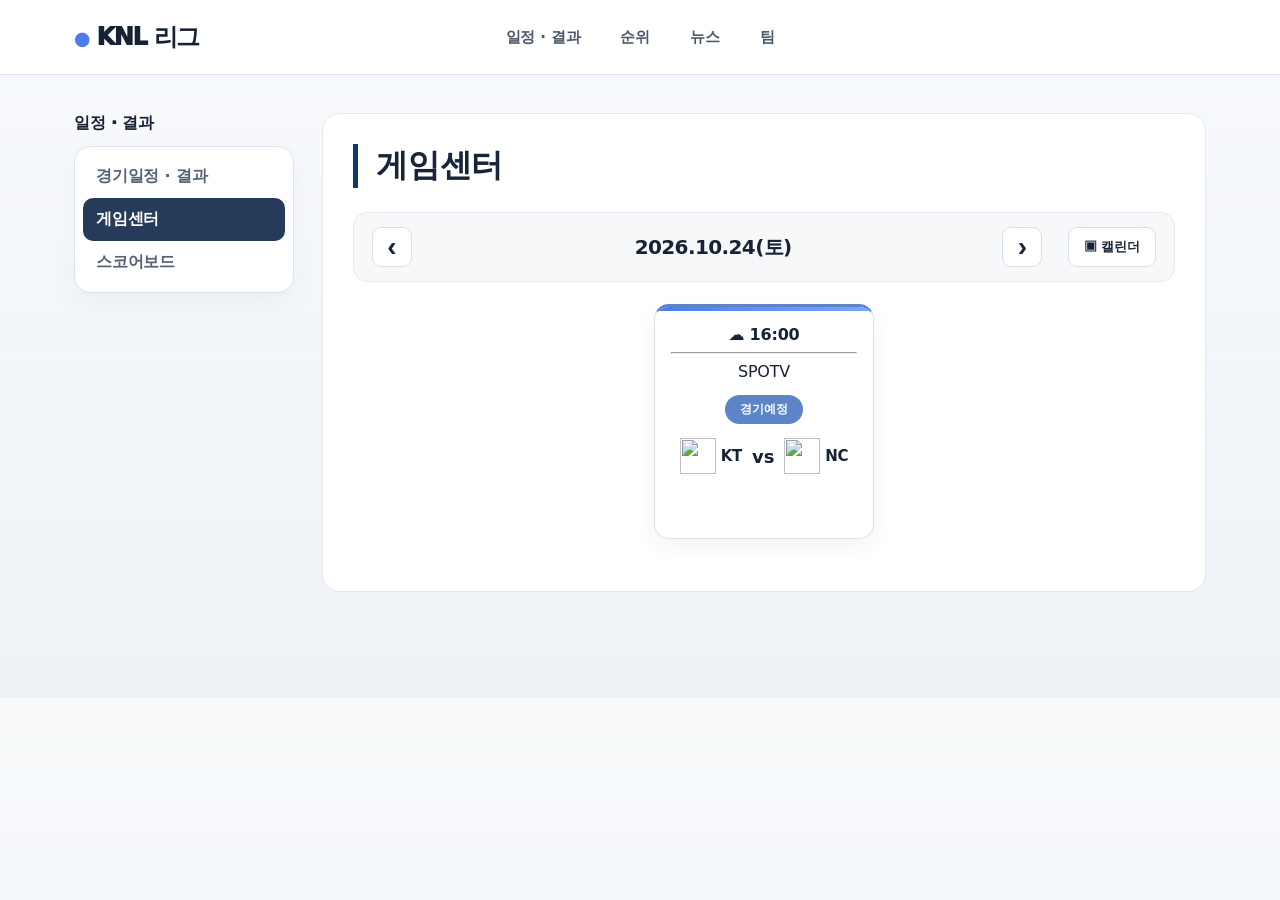
==== commit c73ad051: "S5 게임센터 NC KT 공식 디스코드 이모지로 변경" ====
--- a/gamecenter.html
+++ b/gamecenter.html
@@ -1 +1 @@
-<!doctype html><html lang="ko"><head><meta charset="utf-8"><meta name="viewport" content="width=device-width,initial-scale=1"><title>게임센터 - KNL 리그</title><link rel="stylesheet" href="styles.css"><style>.game-center-page{background:#fff;border:1px solid #e6e8ec;border-radius:18px;padding:30px}.game-center-title{font-size:32px;font-weight:800;color:#182538;margin:0 0 24px;padding-left:18px;border-left:5px solid #0e3a6b}.gc-toolbar{display:grid;grid-template-columns:52px 1fr 52px auto;gap:14px;align-items:center;padding:14px 18px;background:#f7f8fa;border:1px solid #e7eaf0;border-radius:14px}.gc-date{text-align:center;font-size:20px;font-weight:800}.gc-arrow,.gc-calendar,.gc-tab{border:1px solid #d8dee7;background:#fff;border-radius:9px;font-weight:800;cursor:pointer;color:#182538}.gc-arrow{width:40px;height:40px;font-size:28px}.gc-calendar{padding:10px 15px}.gc-games{display:flex;justify-content:center;min-height:270px;padding:22px}.gc-card{width:220px;height:235px;background:#fff;border:1px solid #d9e1ea;border-top:3px solid #5c84c7;border-radius:15px;padding:22px 16px;text-align:center;cursor:pointer}.gc-status{display:inline-block;border-radius:18px;padding:6px 15px;background:#7f8995;color:#fff;font-size:12px;font-weight:800;margin:14px}.gc-status.scheduled{background:#5c84c7}.gc-match{display:flex;align-items:center;justify-content:center;gap:10px}.gc-team-logo{width:42px;height:42px;object-fit:contain}.gc-score,.gc-vs{font-size:18px;font-weight:900}.gc-detail{display:none;margin-top:20px;padding-top:22px;border-top:1px solid #e0e4e9}.gc-detail.show{display:block}.gc-tabs{display:flex;gap:8px;margin-bottom:14px}.gc-tab{padding:11px 22px}.gc-tab.active{background:#20344f;color:#fff}.gc-panel{display:none;padding:24px;border:1px solid #d6dee7;border-radius:14px;background:#f7f8fa}.gc-panel.active{display:block}.highlight-grid{display:grid;grid-template-columns:repeat(3,1fr);gap:15px}.highlight-card{height:178px;display:flex;flex-direction:column;align-items:center;justify-content:center;border:1px solid #d5dee8;border-radius:15px;background:#fff;text-decoration:none;color:#182538}.highlight-card:hover{border-color:#4f7fc8;box-shadow:0 10px 24px rgba(32,52,79,.16)}.highlight-play{width:56px;height:56px;margin-bottom:14px;border-radius:50%;background:#20344f;color:#fff;display:grid;place-items:center}.highlight-title{font-size:17px;font-weight:900;margin-bottom:7px}.empty{text-align:center;padding:28px;color:#8a94a2;font-weight:700}</style></head><body><header class="site-header"><div class="container header-inner"><a class="logo" href="index.html"><span class="league-name">KNL 리그</span></a><nav class="main-nav"><ul><li><a href="schedule.html">일정 · 결과</a></li><li><a href="index.html#standings">순위</a></li><li><a href="index.html#news">뉴스</a></li><li><a href="index.html#teams">팀</a></li></ul></div></header><main class="container page-wrap"><aside class="page-sidebar"><div class="side-title">일정 · 결과</div><nav class="side-menu"><a href="schedule.html">경기일정 · 결과</a><a href="gamecenter.html" class="active">게임센터</a><a href="scoreboard.html">스코어보드</a></nav></aside><section class="page-content game-center-page"><h1 class="game-center-title">게임센터</h1><div class="gc-toolbar"><button class="gc-arrow" id="prev">‹</button><div class="gc-date" id="date"></div><button class="gc-arrow" id="next">›</button><button class="gc-calendar" onclick="location.href='schedule.html'">▣ 캘린더</button></div><section class="gc-games" id="games"></section><section class="gc-detail" id="detail"><div class="gc-tabs"><button class="gc-tab active" data-tab="review">리뷰</button><button class="gc-tab" data-tab="highlight">하이라이트</button></div><div class="gc-panel active" id="review"><div class="empty">등록된 리뷰가 없습니다.</div></div><div class="gc-panel" id="highlight"><div id="highlight-content"></div></div></section></section></main><script>const logos={'키움':'https://cdn.discordapp.com/emojis/1536572678968967258.webp?size=44','양키스':'https://cdn.discordapp.com/emojis/1536577218011070494.webp?size=44'};const games={'2026-08-14':['양키스','6','키움','0','20:30',1],'2026-08-15':['키움','0','양키스','1','15:00',1],'2026-08-16':['양키스','4','키움','5','15:00',1],'2026-08-17':['키움','5','양키스','0','20:00',1],'2026-08-18':['양키스','4','키움','6','20:00',1],'2026-08-19':['키움','4','양키스','3','20:00',1],'2026-08-21':['양키스','1','키움','5','20:00',1],'2026-08-22':['키움','1','양키스','0','16:00',1],'2026-08-23':['양키스','4','키움','7','16:00',1],'2026-08-25':['양키스','5','키움','0','20:00',1],'2026-08-26':['양키스','3','키움','2','20:00',1],'2026-08-28':['키움','0','양키스','5','20:00',2],'2026-08-29':['양키스','','키움','','16:00',2],'2026-08-30':['키움','','양키스','','16:00',2],'2026-09-01':['양키스','','키움','','20:00',0],'2026-09-05':['키움','','양키스','','16:00',0],'2026-09-06':['양키스','','키움','','16:00',0],'2026-09-07':['키움','','양키스','','20:00',0],'2026-09-08':['양키스','','키움','','20:00',0],'2026-09-12':['키움','','양키스','','16:00',0],'2026-09-13':['양키스','','키움','','16:00',0],'2026-09-14':['키움','','양키스','','20:00',0],'2026-09-15':['양키스','','키움','','20:00',0],'2026-09-19':['키움','','양키스','','16:00',0],'2026-09-20':['양키스','','키움','','16:00',0],'2026-09-21':['키움','','양키스','','20:00',0],'2026-09-22':['양키스','','키움','','20:00',0],'2026-09-26':['키움','','양키스','','16:00',0],'2026-09-27':['양키스','','키움','','16:00',0],'2026-09-28':['키움','','양키스','','20:00',0],'2026-09-29':['양키스','','키움','','20:00',0],'2026-10-03':['키움','','양키스','','16:00',0],'2026-10-04':['양키스','','키움','','16:00',0],'2026-10-05':['키움','','양키스','','20:00',0],'2026-10-06':['양키스','','키움','','20:00',0],'2026-10-10':['키움','','양키스','','16:00',0],'2026-10-11':['양키스','','키움','','16:00',0],'2026-10-12':['키움','','양키스','','20:00',0],'2026-10-13':['양키스','','키움','','20:00',0],'2026-10-17':['키움','','양키스','','16:00',0],'2026-10-18':['양키스','','키움','','16:00',0],'2026-10-19':['키움','','양키스','','20:00',0],'2026-10-20':['양키스','','키움','','20:00',0],'2026-10-24':['키움','','양키스','','16:00',0]};const highlights={'2026-08-18':[['경기 하이라이트 1','https://medal.tv/games/roblox/clips/nlscef3g448vOoSyf?invite=cr-MSxscGEsNTQyMzMzOTQw'],['경기 하이라이트 2','https://medal.tv/games/roblox/clips/nlrswfUG0rxa61edO?invite=cr-MSxBakssNTQyMzMzOTQw'],['경기 하이라이트 3','https://medal.tv/games/roblox/clips/nlrc8DcoPJdCUs0zB?invite=cr-MSx6eWYsMzE1ODI3MTkx']],'2026-08-19':[['경기 하이라이트 1','https://medal.tv/games/roblox/clips/nlRGuzpcMW0lmnkww?invite=cr-MSxkb04sMzE1ODI3MTkx'],['경기 하이라이트 2','https://medal.tv/games/roblox/clips/nlRwrehCu0hk5n6nI?invite=cr-MSxYVEUsMzE1ODI3MTkx'],['경기 하이라이트 3','https://medal.tv/games/roblox/clips/nlRwrehCu0hk5n6nI?invite=cr-MSxYVEUsMzE1ODI3MTkx']]};let selected=new URLSearchParams(location.search).get('date');const days=['일','월','화','수','목','금','토'];function parse(s){let p=s.split('-');return new Date(+p[0],+p[1]-1,+p[2])}function key(d){return d.getFullYear()+'-'+String(d.getMonth()+1).padStart(2,'0')+'-'+String(d.getDate()).padStart(2,'0')}function todayKST(){let s=new Intl.DateTimeFormat('en-CA',{timeZone:'Asia/Seoul',year:'numeric',month:'2-digit',day:'2-digit'}).format(new Date());return s}function nearestGameDate(d){let k=key(d),dates=Object.keys(games).sort();if(games[k])return k;let future=dates.find(x=>x>=k);return future||dates[dates.length-1]}function s5Team(n){return n==='양키스'?'NC :Nc_dinos:':'KT :kt_wiz:'}function render(){let g=games[selected],d=parse(selected);date.textContent=selected.replaceAll('-','.')+'('+days[d.getDay()]+')';detail.classList.remove('show');if(!g){gamesEl.innerHTML='<div class="empty">이 날짜에는 예정된 경기가 없습니다.</div>';return}let score=g[1]!==''?'<span class="gc-score">'+g[1]+'</span><span class="gc-vs">:</span><span class="gc-score">'+g[3]+'</span>':'<span class="gc-vs">vs</span>';let status=g[5]===2?'경기 취소':(g[5]===1?'경기종료':'경기예정');let isS5=parse(selected)>=new Date(2026,8,1);let a=isS5?s5Team(g[0]):g[0],b=isS5?s5Team(g[2]):g[2];gamesEl.innerHTML='<article class="gc-card" id="card"><b>☁ '+g[4]+'</b><hr><div>SPOTV</div><div class="gc-status '+(g[5]===0?'scheduled':'')+'">'+status+'</div><div class="gc-match">'+(isS5?'<span class="gc-vs">'+a+'</span>':'<img class="gc-team-logo" src="'+logos[g[0]]+'">')+score+(isS5?'<span class="gc-vs">'+b+'</span>':'<img class="gc-team-logo" src="'+logos[g[2]]+'">')+'</div></article>';card.onclick=()=>detail.classList.add('show');let h=highlights[selected]||[];highlightContent.innerHTML=h.length?'<div class="highlight-grid">'+h.map(x=>'<a class="highlight-card" href="'+x[1]+'" target="_blank"><div class="highlight-play">▶</div><div class="highlight-title">'+x[0]+'</div><div>Medal에서 영상 보기 ↗</div></a>').join('')+'</div>':'<div class="empty">등록된 하이라이트가 없습니다.</div>'}const date=document.getElementById('date'),detail=document.getElementById('detail'),gamesEl=document.getElementById('games'),highlightContent=document.getElementById('highlight-content');prev.onclick=()=>{let d=parse(selected);d.setDate(d.getDate()-1);selected=nearestGameDate(d);render()};next.onclick=()=>{let d=parse(selected);d.setDate(d.getDate()+1);selected=nearestGameDate(d);render()};document.querySelectorAll('.gc-tab').forEach(b=>b.onclick=()=>{document.querySelectorAll('.gc-tab').forEach(x=>x.classList.remove('active'));document.querySelectorAll('.gc-panel').forEach(x=>x.classList.remove('active'));b.classList.add('active');document.getElementById(b.dataset.tab).classList.add('active')});selected=nearestGameDate(parse(todayKST()));render();</script></body></html>+<!doctype html><html lang="ko"><head><meta charset="utf-8"><meta name="viewport" content="width=device-width,initial-scale=1"><title>게임센터 - KNL 리그</title><link rel="stylesheet" href="styles.css"><style>.game-center-page{background:#fff;border:1px solid #e6e8ec;border-radius:18px;padding:30px}.game-center-title{font-size:32px;font-weight:800;color:#182538;margin:0 0 24px;padding-left:18px;border-left:5px solid #0e3a6b}.gc-toolbar{display:grid;grid-template-columns:52px 1fr 52px auto;gap:14px;align-items:center;padding:14px 18px;background:#f7f8fa;border:1px solid #e7eaf0;border-radius:14px}.gc-date{text-align:center;font-size:20px;font-weight:800}.gc-arrow,.gc-calendar,.gc-tab{border:1px solid #d8dee7;background:#fff;border-radius:9px;font-weight:800;cursor:pointer;color:#182538}.gc-arrow{width:40px;height:40px;font-size:28px}.gc-calendar{padding:10px 15px}.gc-games{display:flex;justify-content:center;min-height:270px;padding:22px}.gc-card{width:220px;height:235px;background:#fff;border:1px solid #d9e1ea;border-top:3px solid #5c84c7;border-radius:15px;padding:22px 16px;text-align:center;cursor:pointer}.gc-status{display:inline-block;border-radius:18px;padding:6px 15px;background:#7f8995;color:#fff;font-size:12px;font-weight:800;margin:14px}.gc-status.scheduled{background:#5c84c7}.gc-match{display:flex;align-items:center;justify-content:center;gap:10px}.gc-team-logo{width:42px;height:42px;object-fit:contain}.gc-s5-team{display:flex;align-items:center;gap:5px;font-size:15px;font-weight:900}.gc-s5-logo{width:36px;height:36px;object-fit:contain}.gc-score,.gc-vs{font-size:18px;font-weight:900}.gc-detail{display:none;margin-top:20px;padding-top:22px;border-top:1px solid #e0e4e9}.gc-detail.show{display:block}.gc-tabs{display:flex;gap:8px;margin-bottom:14px}.gc-tab{padding:11px 22px}.gc-tab.active{background:#20344f;color:#fff}.gc-panel{display:none;padding:24px;border:1px solid #d6dee7;border-radius:14px;background:#f7f8fa}.gc-panel.active{display:block}.highlight-grid{display:grid;grid-template-columns:repeat(3,1fr);gap:15px}.highlight-card{height:178px;display:flex;flex-direction:column;align-items:center;justify-content:center;border:1px solid #d5dee8;border-radius:15px;background:#fff;text-decoration:none;color:#182538}.highlight-card:hover{border-color:#4f7fc8;box-shadow:0 10px 24px rgba(32,52,79,.16)}.highlight-play{width:56px;height:56px;margin-bottom:14px;border-radius:50%;background:#20344f;color:#fff;display:grid;place-items:center}.highlight-title{font-size:17px;font-weight:900;margin-bottom:7px}.empty{text-align:center;padding:28px;color:#8a94a2;font-weight:700}</style></head><body><header class="site-header"><div class="container header-inner"><a class="logo" href="index.html"><span class="league-name">KNL 리그</span></a><nav class="main-nav"><ul><li><a href="schedule.html">일정 · 결과</a></li><li><a href="index.html#standings">순위</a></li><li><a href="index.html#news">뉴스</a></li><li><a href="index.html#teams">팀</a></li></ul></div></header><main class="container page-wrap"><aside class="page-sidebar"><div class="side-title">일정 · 결과</div><nav class="side-menu"><a href="schedule.html">경기일정 · 결과</a><a href="gamecenter.html" class="active">게임센터</a><a href="scoreboard.html">스코어보드</a></nav></aside><section class="page-content game-center-page"><h1 class="game-center-title">게임센터</h1><div class="gc-toolbar"><button class="gc-arrow" id="prev">‹</button><div class="gc-date" id="date"></div><button class="gc-arrow" id="next">›</button><button class="gc-calendar" onclick="location.href='schedule.html'">▣ 캘린더</button></div><section class="gc-games" id="games"></section><section class="gc-detail" id="detail"><div class="gc-tabs"><button class="gc-tab active" data-tab="review">리뷰</button><button class="gc-tab" data-tab="highlight">하이라이트</button></div><div class="gc-panel active" id="review"><div class="empty">등록된 리뷰가 없습니다.</div></div><div class="gc-panel" id="highlight"><div id="highlight-content"></div></div></section></section></main><script>const logos={'키움':'https://cdn.discordapp.com/emojis/1536572678968967258.webp?size=44','양키스':'https://cdn.discordapp.com/emojis/1536577218011070494.webp?size=44'};const s5Icons={'양키스':'https://cdn.discordapp.com/emojis/1542875538312396880.webp?size=44','키움':'https://cdn.discordapp.com/emojis/1542875706344742933.webp?size=44'};const games={'2026-08-14':['양키스','6','키움','0','20:30',1],'2026-08-15':['키움','0','양키스','1','15:00',1],'2026-08-16':['양키스','4','키움','5','15:00',1],'2026-08-17':['키움','5','양키스','0','20:00',1],'2026-08-18':['양키스','4','키움','6','20:00',1],'2026-08-19':['키움','4','양키스','3','20:00',1],'2026-08-21':['양키스','1','키움','5','20:00',1],'2026-08-22':['키움','1','양키스','0','16:00',1],'2026-08-23':['양키스','4','키움','7','16:00',1],'2026-08-25':['양키스','5','키움','0','20:00',1],'2026-08-26':['양키스','3','키움','2','20:00',1],'2026-08-28':['키움','0','양키스','5','20:00',2],'2026-08-29':['양키스','','키움','','16:00',2],'2026-08-30':['키움','','양키스','','16:00',2],'2026-09-01':['양키스','','키움','','20:00',0],'2026-09-05':['키움','','양키스','','16:00',0],'2026-09-06':['양키스','','키움','','16:00',0],'2026-09-07':['키움','','양키스','','20:00',0],'2026-09-08':['양키스','','키움','','20:00',0],'2026-09-12':['키움','','양키스','','16:00',0],'2026-09-13':['양키스','','키움','','16:00',0],'2026-09-14':['키움','','양키스','','20:00',0],'2026-09-15':['양키스','','키움','','20:00',0],'2026-09-19':['키움','','양키스','','16:00',0],'2026-09-20':['양키스','','키움','','16:00',0],'2026-09-21':['키움','','양키스','','20:00',0],'2026-09-22':['양키스','','키움','','20:00',0],'2026-09-26':['키움','','양키스','','16:00',0],'2026-09-27':['양키스','','키움','','16:00',0],'2026-09-28':['키움','','양키스','','20:00',0],'2026-09-29':['양키스','','키움','','20:00',0],'2026-10-03':['키움','','양키스','','16:00',0],'2026-10-04':['양키스','','키움','','16:00',0],'2026-10-05':['키움','','양키스','','20:00',0],'2026-10-06':['양키스','','키움','','20:00',0],'2026-10-10':['키움','','양키스','','16:00',0],'2026-10-11':['양키스','','키움','','16:00',0],'2026-10-12':['키움','','양키스','','20:00',0],'2026-10-13':['양키스','','키움','','20:00',0],'2026-10-17':['키움','','양키스','','16:00',0],'2026-10-18':['양키스','','키움','','16:00',0],'2026-10-19':['키움','','양키스','','20:00',0],'2026-10-20':['양키스','','키움','','20:00',0],'2026-10-24':['키움','','양키스','','16:00',0]};const highlights={'2026-08-18':[['경기 하이라이트 1','https://medal.tv/games/roblox/clips/nlscef3g448vOoSyf?invite=cr-MSxscGEsNTQyMzMzOTQw'],['경기 하이라이트 2','https://medal.tv/games/roblox/clips/nlrswfUG0rxa61edO?invite=cr-MSxBakssNTQyMzMzOTQw'],['경기 하이라이트 3','https://medal.tv/games/roblox/clips/nlrc8DcoPJdCUs0zB?invite=cr-MSx6eWYsMzE1ODI3MTkx']],'2026-08-19':[['경기 하이라이트 1','https://medal.tv/games/roblox/clips/nlRGuzpcMW0lmnkww?invite=cr-MSxkb04sMzE1ODI3MTkx'],['경기 하이라이트 2','https://medal.tv/games/roblox/clips/nlRwrehCu0hk5n6nI?invite=cr-MSxYVEUsMzE1ODI3MTkx'],['경기 하이라이트 3','https://medal.tv/games/roblox/clips/nlRwrehCu0hk5n6nI?invite=cr-MSxYVEUsMzE1ODI3MTkx']]};let selected=new URLSearchParams(location.search).get('date');const days=['일','월','화','수','목','금','토'];function parse(s){let p=s.split('-');return new Date(+p[0],+p[1]-1,+p[2])}function key(d){return d.getFullYear()+'-'+String(d.getMonth()+1).padStart(2,'0')+'-'+String(d.getDate()).padStart(2,'0')}function todayKST(){return new Intl.DateTimeFormat('en-CA',{timeZone:'Asia/Seoul',year:'numeric',month:'2-digit',day:'2-digit'}).format(new Date())}function nearestGameDate(d){let k=key(d),dates=Object.keys(games).sort();if(games[k])return k;let future=dates.find(x=>x>=k);return future||dates[dates.length-1]}function s5Team(n){let name=n==='양키스'?'NC':'KT';return '<span class="gc-s5-team"><img class="gc-s5-logo" src="'+s5Icons[n]+'">'+name+'</span>'}function render(){let g=games[selected],d=parse(selected);date.textContent=selected.replaceAll('-','.')+'('+days[d.getDay()]+')';detail.classList.remove('show');if(!g){gamesEl.innerHTML='<div class="empty">이 날짜에는 예정된 경기가 없습니다.</div>';return}let score=g[1]!==''?'<span class="gc-score">'+g[1]+'</span><span class="gc-vs">:</span><span class="gc-score">'+g[3]+'</span>':'<span class="gc-vs">vs</span>';let status=g[5]===2?'경기 취소':(g[5]===1?'경기종료':'경기예정');let isS5=parse(selected)>=new Date(2026,8,1);gamesEl.innerHTML='<article class="gc-card" id="card"><b>☁ '+g[4]+'</b><hr><div>SPOTV</div><div class="gc-status '+(g[5]===0?'scheduled':'')+'">'+status+'</div><div class="gc-match">'+(isS5?s5Team(g[0]):'<img class="gc-team-logo" src="'+logos[g[0]]+'">')+score+(isS5?s5Team(g[2]):'<img class="gc-team-logo" src="'+logos[g[2]]+'">')+'</div></article>';card.onclick=()=>detail.classList.add('show');let h=highlights[selected]||[];highlightContent.innerHTML=h.length?'<div class="highlight-grid">'+h.map(x=>'<a class="highlight-card" href="'+x[1]+'" target="_blank"><div class="highlight-play">▶</div><div class="highlight-title">'+x[0]+'</div><div>Medal에서 영상 보기 ↗</div></a>').join('')+'</div>':'<div class="empty">등록된 하이라이트가 없습니다.</div>'}const date=document.getElementById('date'),detail=document.getElementById('detail'),gamesEl=document.getElementById('games'),highlightContent=document.getElementById('highlight-content');prev.onclick=()=>{let d=parse(selected);d.setDate(d.getDate()-1);selected=nearestGameDate(d);render()};next.onclick=()=>{let d=parse(selected);d.setDate(d.getDate()+1);selected=nearestGameDate(d);render()};document.querySelectorAll('.gc-tab').forEach(b=>b.onclick=()=>{document.querySelectorAll('.gc-tab').forEach(x=>x.classList.remove('active'));document.querySelectorAll('.gc-panel').forEach(x=>x.classList.remove('active'));b.classList.add('active');document.getElementById(b.dataset.tab).classList.add('active')});selected=nearestGameDate(parse(todayKST()));render();</script></body></html>
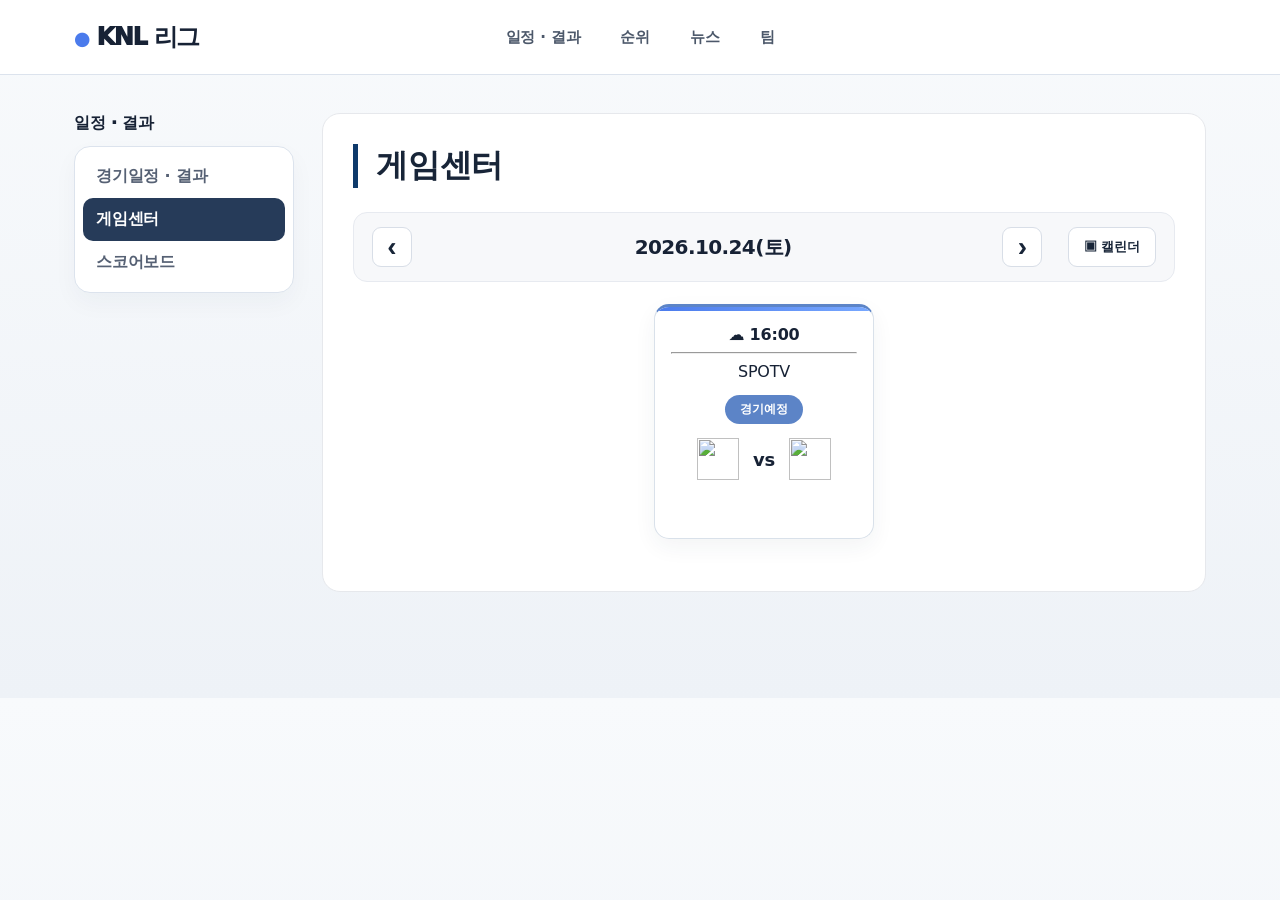
==== commit aefecbd7: "S5 게임센터 팀 이름 제거 및 로고만 표시" ====
--- a/gamecenter.html
+++ b/gamecenter.html
@@ -1 +1 @@
-<!doctype html><html lang="ko"><head><meta charset="utf-8"><meta name="viewport" content="width=device-width,initial-scale=1"><title>게임센터 - KNL 리그</title><link rel="stylesheet" href="styles.css"><style>.game-center-page{background:#fff;border:1px solid #e6e8ec;border-radius:18px;padding:30px}.game-center-title{font-size:32px;font-weight:800;color:#182538;margin:0 0 24px;padding-left:18px;border-left:5px solid #0e3a6b}.gc-toolbar{display:grid;grid-template-columns:52px 1fr 52px auto;gap:14px;align-items:center;padding:14px 18px;background:#f7f8fa;border:1px solid #e7eaf0;border-radius:14px}.gc-date{text-align:center;font-size:20px;font-weight:800}.gc-arrow,.gc-calendar,.gc-tab{border:1px solid #d8dee7;background:#fff;border-radius:9px;font-weight:800;cursor:pointer;color:#182538}.gc-arrow{width:40px;height:40px;font-size:28px}.gc-calendar{padding:10px 15px}.gc-games{display:flex;justify-content:center;min-height:270px;padding:22px}.gc-card{width:220px;height:235px;background:#fff;border:1px solid #d9e1ea;border-top:3px solid #5c84c7;border-radius:15px;padding:22px 16px;text-align:center;cursor:pointer}.gc-status{display:inline-block;border-radius:18px;padding:6px 15px;background:#7f8995;color:#fff;font-size:12px;font-weight:800;margin:14px}.gc-status.scheduled{background:#5c84c7}.gc-match{display:flex;align-items:center;justify-content:center;gap:10px}.gc-team-logo{width:42px;height:42px;object-fit:contain}.gc-s5-team{display:flex;align-items:center;gap:5px;font-size:15px;font-weight:900}.gc-s5-logo{width:36px;height:36px;object-fit:contain}.gc-score,.gc-vs{font-size:18px;font-weight:900}.gc-detail{display:none;margin-top:20px;padding-top:22px;border-top:1px solid #e0e4e9}.gc-detail.show{display:block}.gc-tabs{display:flex;gap:8px;margin-bottom:14px}.gc-tab{padding:11px 22px}.gc-tab.active{background:#20344f;color:#fff}.gc-panel{display:none;padding:24px;border:1px solid #d6dee7;border-radius:14px;background:#f7f8fa}.gc-panel.active{display:block}.highlight-grid{display:grid;grid-template-columns:repeat(3,1fr);gap:15px}.highlight-card{height:178px;display:flex;flex-direction:column;align-items:center;justify-content:center;border:1px solid #d5dee8;border-radius:15px;background:#fff;text-decoration:none;color:#182538}.highlight-card:hover{border-color:#4f7fc8;box-shadow:0 10px 24px rgba(32,52,79,.16)}.highlight-play{width:56px;height:56px;margin-bottom:14px;border-radius:50%;background:#20344f;color:#fff;display:grid;place-items:center}.highlight-title{font-size:17px;font-weight:900;margin-bottom:7px}.empty{text-align:center;padding:28px;color:#8a94a2;font-weight:700}</style></head><body><header class="site-header"><div class="container header-inner"><a class="logo" href="index.html"><span class="league-name">KNL 리그</span></a><nav class="main-nav"><ul><li><a href="schedule.html">일정 · 결과</a></li><li><a href="index.html#standings">순위</a></li><li><a href="index.html#news">뉴스</a></li><li><a href="index.html#teams">팀</a></li></ul></div></header><main class="container page-wrap"><aside class="page-sidebar"><div class="side-title">일정 · 결과</div><nav class="side-menu"><a href="schedule.html">경기일정 · 결과</a><a href="gamecenter.html" class="active">게임센터</a><a href="scoreboard.html">스코어보드</a></nav></aside><section class="page-content game-center-page"><h1 class="game-center-title">게임센터</h1><div class="gc-toolbar"><button class="gc-arrow" id="prev">‹</button><div class="gc-date" id="date"></div><button class="gc-arrow" id="next">›</button><button class="gc-calendar" onclick="location.href='schedule.html'">▣ 캘린더</button></div><section class="gc-games" id="games"></section><section class="gc-detail" id="detail"><div class="gc-tabs"><button class="gc-tab active" data-tab="review">리뷰</button><button class="gc-tab" data-tab="highlight">하이라이트</button></div><div class="gc-panel active" id="review"><div class="empty">등록된 리뷰가 없습니다.</div></div><div class="gc-panel" id="highlight"><div id="highlight-content"></div></div></section></section></main><script>const logos={'키움':'https://cdn.discordapp.com/emojis/1536572678968967258.webp?size=44','양키스':'https://cdn.discordapp.com/emojis/1536577218011070494.webp?size=44'};const s5Icons={'양키스':'https://cdn.discordapp.com/emojis/1542875538312396880.webp?size=44','키움':'https://cdn.discordapp.com/emojis/1542875706344742933.webp?size=44'};const games={'2026-08-14':['양키스','6','키움','0','20:30',1],'2026-08-15':['키움','0','양키스','1','15:00',1],'2026-08-16':['양키스','4','키움','5','15:00',1],'2026-08-17':['키움','5','양키스','0','20:00',1],'2026-08-18':['양키스','4','키움','6','20:00',1],'2026-08-19':['키움','4','양키스','3','20:00',1],'2026-08-21':['양키스','1','키움','5','20:00',1],'2026-08-22':['키움','1','양키스','0','16:00',1],'2026-08-23':['양키스','4','키움','7','16:00',1],'2026-08-25':['양키스','5','키움','0','20:00',1],'2026-08-26':['양키스','3','키움','2','20:00',1],'2026-08-28':['키움','0','양키스','5','20:00',2],'2026-08-29':['양키스','','키움','','16:00',2],'2026-08-30':['키움','','양키스','','16:00',2],'2026-09-01':['양키스','','키움','','20:00',0],'2026-09-05':['키움','','양키스','','16:00',0],'2026-09-06':['양키스','','키움','','16:00',0],'2026-09-07':['키움','','양키스','','20:00',0],'2026-09-08':['양키스','','키움','','20:00',0],'2026-09-12':['키움','','양키스','','16:00',0],'2026-09-13':['양키스','','키움','','16:00',0],'2026-09-14':['키움','','양키스','','20:00',0],'2026-09-15':['양키스','','키움','','20:00',0],'2026-09-19':['키움','','양키스','','16:00',0],'2026-09-20':['양키스','','키움','','16:00',0],'2026-09-21':['키움','','양키스','','20:00',0],'2026-09-22':['양키스','','키움','','20:00',0],'2026-09-26':['키움','','양키스','','16:00',0],'2026-09-27':['양키스','','키움','','16:00',0],'2026-09-28':['키움','','양키스','','20:00',0],'2026-09-29':['양키스','','키움','','20:00',0],'2026-10-03':['키움','','양키스','','16:00',0],'2026-10-04':['양키스','','키움','','16:00',0],'2026-10-05':['키움','','양키스','','20:00',0],'2026-10-06':['양키스','','키움','','20:00',0],'2026-10-10':['키움','','양키스','','16:00',0],'2026-10-11':['양키스','','키움','','16:00',0],'2026-10-12':['키움','','양키스','','20:00',0],'2026-10-13':['양키스','','키움','','20:00',0],'2026-10-17':['키움','','양키스','','16:00',0],'2026-10-18':['양키스','','키움','','16:00',0],'2026-10-19':['키움','','양키스','','20:00',0],'2026-10-20':['양키스','','키움','','20:00',0],'2026-10-24':['키움','','양키스','','16:00',0]};const highlights={'2026-08-18':[['경기 하이라이트 1','https://medal.tv/games/roblox/clips/nlscef3g448vOoSyf?invite=cr-MSxscGEsNTQyMzMzOTQw'],['경기 하이라이트 2','https://medal.tv/games/roblox/clips/nlrswfUG0rxa61edO?invite=cr-MSxBakssNTQyMzMzOTQw'],['경기 하이라이트 3','https://medal.tv/games/roblox/clips/nlrc8DcoPJdCUs0zB?invite=cr-MSx6eWYsMzE1ODI3MTkx']],'2026-08-19':[['경기 하이라이트 1','https://medal.tv/games/roblox/clips/nlRGuzpcMW0lmnkww?invite=cr-MSxkb04sMzE1ODI3MTkx'],['경기 하이라이트 2','https://medal.tv/games/roblox/clips/nlRwrehCu0hk5n6nI?invite=cr-MSxYVEUsMzE1ODI3MTkx'],['경기 하이라이트 3','https://medal.tv/games/roblox/clips/nlRwrehCu0hk5n6nI?invite=cr-MSxYVEUsMzE1ODI3MTkx']]};let selected=new URLSearchParams(location.search).get('date');const days=['일','월','화','수','목','금','토'];function parse(s){let p=s.split('-');return new Date(+p[0],+p[1]-1,+p[2])}function key(d){return d.getFullYear()+'-'+String(d.getMonth()+1).padStart(2,'0')+'-'+String(d.getDate()).padStart(2,'0')}function todayKST(){return new Intl.DateTimeFormat('en-CA',{timeZone:'Asia/Seoul',year:'numeric',month:'2-digit',day:'2-digit'}).format(new Date())}function nearestGameDate(d){let k=key(d),dates=Object.keys(games).sort();if(games[k])return k;let future=dates.find(x=>x>=k);return future||dates[dates.length-1]}function s5Team(n){let name=n==='양키스'?'NC':'KT';return '<span class="gc-s5-team"><img class="gc-s5-logo" src="'+s5Icons[n]+'">'+name+'</span>'}function render(){let g=games[selected],d=parse(selected);date.textContent=selected.replaceAll('-','.')+'('+days[d.getDay()]+')';detail.classList.remove('show');if(!g){gamesEl.innerHTML='<div class="empty">이 날짜에는 예정된 경기가 없습니다.</div>';return}let score=g[1]!==''?'<span class="gc-score">'+g[1]+'</span><span class="gc-vs">:</span><span class="gc-score">'+g[3]+'</span>':'<span class="gc-vs">vs</span>';let status=g[5]===2?'경기 취소':(g[5]===1?'경기종료':'경기예정');let isS5=parse(selected)>=new Date(2026,8,1);gamesEl.innerHTML='<article class="gc-card" id="card"><b>☁ '+g[4]+'</b><hr><div>SPOTV</div><div class="gc-status '+(g[5]===0?'scheduled':'')+'">'+status+'</div><div class="gc-match">'+(isS5?s5Team(g[0]):'<img class="gc-team-logo" src="'+logos[g[0]]+'">')+score+(isS5?s5Team(g[2]):'<img class="gc-team-logo" src="'+logos[g[2]]+'">')+'</div></article>';card.onclick=()=>detail.classList.add('show');let h=highlights[selected]||[];highlightContent.innerHTML=h.length?'<div class="highlight-grid">'+h.map(x=>'<a class="highlight-card" href="'+x[1]+'" target="_blank"><div class="highlight-play">▶</div><div class="highlight-title">'+x[0]+'</div><div>Medal에서 영상 보기 ↗</div></a>').join('')+'</div>':'<div class="empty">등록된 하이라이트가 없습니다.</div>'}const date=document.getElementById('date'),detail=document.getElementById('detail'),gamesEl=document.getElementById('games'),highlightContent=document.getElementById('highlight-content');prev.onclick=()=>{let d=parse(selected);d.setDate(d.getDate()-1);selected=nearestGameDate(d);render()};next.onclick=()=>{let d=parse(selected);d.setDate(d.getDate()+1);selected=nearestGameDate(d);render()};document.querySelectorAll('.gc-tab').forEach(b=>b.onclick=()=>{document.querySelectorAll('.gc-tab').forEach(x=>x.classList.remove('active'));document.querySelectorAll('.gc-panel').forEach(x=>x.classList.remove('active'));b.classList.add('active');document.getElementById(b.dataset.tab).classList.add('active')});selected=nearestGameDate(parse(todayKST()));render();</script></body></html>+<!doctype html><html lang="ko"><head><meta charset="utf-8"><meta name="viewport" content="width=device-width,initial-scale=1"><title>게임센터 - KNL 리그</title><link rel="stylesheet" href="styles.css"><style>.game-center-page{background:#fff;border:1px solid #e6e8ec;border-radius:18px;padding:30px}.game-center-title{font-size:32px;font-weight:800;color:#182538;margin:0 0 24px;padding-left:18px;border-left:5px solid #0e3a6b}.gc-toolbar{display:grid;grid-template-columns:52px 1fr 52px auto;gap:14px;align-items:center;padding:14px 18px;background:#f7f8fa;border:1px solid #e7eaf0;border-radius:14px}.gc-date{text-align:center;font-size:20px;font-weight:800}.gc-arrow,.gc-calendar,.gc-tab{border:1px solid #d8dee7;background:#fff;border-radius:9px;font-weight:800;cursor:pointer;color:#182538}.gc-arrow{width:40px;height:40px;font-size:28px}.gc-calendar{padding:10px 15px}.gc-games{display:flex;justify-content:center;min-height:270px;padding:22px}.gc-card{width:220px;height:235px;background:#fff;border:1px solid #d9e1ea;border-top:3px solid #5c84c7;border-radius:15px;padding:22px 16px;text-align:center;cursor:pointer}.gc-status{display:inline-block;border-radius:18px;padding:6px 15px;background:#7f8995;color:#fff;font-size:12px;font-weight:800;margin:14px}.gc-status.scheduled{background:#5c84c7}.gc-match{display:flex;align-items:center;justify-content:center;gap:14px}.gc-team-logo{width:42px;height:42px;object-fit:contain}.gc-s5-team{display:flex;align-items:center;gap:5px}.gc-s5-logo{width:42px;height:42px;object-fit:contain}.gc-score,.gc-vs{font-size:18px;font-weight:900}.gc-detail{display:none;margin-top:20px;padding-top:22px;border-top:1px solid #e0e4e9}.gc-detail.show{display:block}.gc-tabs{display:flex;gap:8px;margin-bottom:14px}.gc-tab{padding:11px 22px}.gc-tab.active{background:#20344f;color:#fff}.gc-panel{display:none;padding:24px;border:1px solid #d6dee7;border-radius:14px;background:#f7f8fa}.gc-panel.active{display:block}.highlight-grid{display:grid;grid-template-columns:repeat(3,1fr);gap:15px}.highlight-card{height:178px;display:flex;flex-direction:column;align-items:center;justify-content:center;border:1px solid #d5dee8;border-radius:15px;background:#fff;text-decoration:none;color:#182538}.highlight-card:hover{border-color:#4f7fc8;box-shadow:0 10px 24px rgba(32,52,79,.16)}.highlight-play{width:56px;height:56px;margin-bottom:14px;border-radius:50%;background:#20344f;color:#fff;display:grid;place-items:center}.highlight-title{font-size:17px;font-weight:900;margin-bottom:7px}.empty{text-align:center;padding:28px;color:#8a94a2;font-weight:700}</style></head><body><header class="site-header"><div class="container header-inner"><a class="logo" href="index.html"><span class="league-name">KNL 리그</span></a><nav class="main-nav"><ul><li><a href="schedule.html">일정 · 결과</a></li><li><a href="index.html#standings">순위</a></li><li><a href="index.html#news">뉴스</a></li><li><a href="index.html#teams">팀</a></li></ul></div></header><main class="container page-wrap"><aside class="page-sidebar"><div class="side-title">일정 · 결과</div><nav class="side-menu"><a href="schedule.html">경기일정 · 결과</a><a href="gamecenter.html" class="active">게임센터</a><a href="scoreboard.html">스코어보드</a></nav></aside><section class="page-content game-center-page"><h1 class="game-center-title">게임센터</h1><div class="gc-toolbar"><button class="gc-arrow" id="prev">‹</button><div class="gc-date" id="date"></div><button class="gc-arrow" id="next">›</button><button class="gc-calendar" onclick="location.href='schedule.html'">▣ 캘린더</button></div><section class="gc-games" id="games"></section><section class="gc-detail" id="detail"><div class="gc-tabs"><button class="gc-tab active" data-tab="review">리뷰</button><button class="gc-tab" data-tab="highlight">하이라이트</button></div><div class="gc-panel active" id="review"><div class="empty">등록된 리뷰가 없습니다.</div></div><div class="gc-panel" id="highlight"><div id="highlight-content"></div></div></section></section></main><script>const logos={'키움':'https://cdn.discordapp.com/emojis/1536572678968967258.webp?size=44','양키스':'https://cdn.discordapp.com/emojis/1536577218011070494.webp?size=44'};const s5Icons={'양키스':'https://cdn.discordapp.com/emojis/1542875538312396880.webp?size=44','키움':'https://cdn.discordapp.com/emojis/1542875706344742933.webp?size=44'};const games={'2026-08-14':['양키스','6','키움','0','20:30',1],'2026-08-15':['키움','0','양키스','1','15:00',1],'2026-08-16':['양키스','4','키움','5','15:00',1],'2026-08-17':['키움','5','양키스','0','20:00',1],'2026-08-18':['양키스','4','키움','6','20:00',1],'2026-08-19':['키움','4','양키스','3','20:00',1],'2026-08-21':['양키스','1','키움','5','20:00',1],'2026-08-22':['키움','1','양키스','0','16:00',1],'2026-08-23':['양키스','4','키움','7','16:00',1],'2026-08-25':['양키스','5','키움','0','20:00',1],'2026-08-26':['양키스','3','키움','2','20:00',1],'2026-08-28':['키움','0','양키스','5','20:00',2],'2026-08-29':['양키스','','키움','','16:00',2],'2026-08-30':['키움','','양키스','','16:00',2],'2026-09-01':['양키스','','키움','','20:00',0],'2026-09-05':['키움','','양키스','','16:00',0],'2026-09-06':['양키스','','키움','','16:00',0],'2026-09-07':['키움','','양키스','','20:00',0],'2026-09-08':['양키스','','키움','','20:00',0],'2026-09-12':['키움','','양키스','','16:00',0],'2026-09-13':['양키스','','키움','','16:00',0],'2026-09-14':['키움','','양키스','','20:00',0],'2026-09-15':['양키스','','키움','','20:00',0],'2026-09-19':['키움','','양키스','','16:00',0],'2026-09-20':['양키스','','키움','','16:00',0],'2026-09-21':['키움','','양키스','','20:00',0],'2026-09-22':['양키스','','키움','','20:00',0],'2026-09-26':['키움','','양키스','','16:00',0],'2026-09-27':['양키스','','키움','','16:00',0],'2026-09-28':['키움','','양키스','','20:00',0],'2026-09-29':['양키스','','키움','','20:00',0],'2026-10-03':['키움','','양키스','','16:00',0],'2026-10-04':['양키스','','키움','','16:00',0],'2026-10-05':['키움','','양키스','','20:00',0],'2026-10-06':['양키스','','키움','','20:00',0],'2026-10-10':['키움','','양키스','','16:00',0],'2026-10-11':['양키스','','키움','','16:00',0],'2026-10-12':['키움','','양키스','','20:00',0],'2026-10-13':['양키스','','키움','','20:00',0],'2026-10-17':['키움','','양키스','','16:00',0],'2026-10-18':['양키스','','키움','','16:00',0],'2026-10-19':['키움','','양키스','','20:00',0],'2026-10-20':['양키스','','키움','','20:00',0],'2026-10-24':['키움','','양키스','','16:00',0]};const highlights={'2026-08-18':[['경기 하이라이트 1','https://medal.tv/games/roblox/clips/nlscef3g448vOoSyf?invite=cr-MSxscGEsNTQyMzMzOTQw'],['경기 하이라이트 2','https://medal.tv/games/roblox/clips/nlrswfUG0rxa61edO?invite=cr-MSxBakssNTQyMzMzOTQw'],['경기 하이라이트 3','https://medal.tv/games/roblox/clips/nlrc8DcoPJdCUs0zB?invite=cr-MSx6eWYsMzE1ODI3MTkx']],'2026-08-19':[['경기 하이라이트 1','https://medal.tv/games/roblox/clips/nlRGuzpcMW0lmnkww?invite=cr-MSxkb04sMzE1ODI3MTkx'],['경기 하이라이트 2','https://medal.tv/games/roblox/clips/nlRwrehCu0hk5n6nI?invite=cr-MSxYVEUsMzE1ODI3MTkx'],['경기 하이라이트 3','https://medal.tv/games/roblox/clips/nlRwrehCu0hk5n6nI?invite=cr-MSxYVEUsMzE1ODI3MTkx']]};let selected=new URLSearchParams(location.search).get('date');const days=['일','월','화','수','목','금','토'];function parse(s){let p=s.split('-');return new Date(+p[0],+p[1]-1,+p[2])}function key(d){return d.getFullYear()+'-'+String(d.getMonth()+1).padStart(2,'0')+'-'+String(d.getDate()).padStart(2,'0')}function todayKST(){return new Intl.DateTimeFormat('en-CA',{timeZone:'Asia/Seoul',year:'numeric',month:'2-digit',day:'2-digit'}).format(new Date())}function nearestGameDate(d){let k=key(d),dates=Object.keys(games).sort();if(games[k])return k;let future=dates.find(x=>x>=k);return future||dates[dates.length-1]}function s5TeamLogo(n){return '<img class="gc-s5-logo" src="'+s5Icons[n]+'" alt="">'}function render(){let g=games[selected],d=parse(selected);date.textContent=selected.replaceAll('-','.')+'('+days[d.getDay()]+')';detail.classList.remove('show');if(!g){gamesEl.innerHTML='<div class="empty">이 날짜에는 예정된 경기가 없습니다.</div>';return}let score=g[1]!==''?'<span class="gc-score">'+g[1]+'</span><span class="gc-vs">:</span><span class="gc-score">'+g[3]+'</span>':'<span class="gc-vs">vs</span>';let status=g[5]===2?'경기 취소':(g[5]===1?'경기종료':'경기예정');let isS5=parse(selected)>=new Date(2026,8,1);gamesEl.innerHTML='<article class="gc-card" id="card"><b>☁ '+g[4]+'</b><hr><div>SPOTV</div><div class="gc-status '+(g[5]===0?'scheduled':'')+'">'+status+'</div><div class="gc-match">'+(isS5?s5TeamLogo(g[0]):'<img class="gc-team-logo" src="'+logos[g[0]]+'">')+score+(isS5?s5TeamLogo(g[2]):'<img class="gc-team-logo" src="'+logos[g[2]]+'">')+'</div></article>';card.onclick=()=>detail.classList.add('show');let h=highlights[selected]||[];highlightContent.innerHTML=h.length?'<div class="highlight-grid">'+h.map(x=>'<a class="highlight-card" href="'+x[1]+'" target="_blank"><div class="highlight-play">▶</div><div class="highlight-title">'+x[0]+'</div><div>Medal에서 영상 보기 ↗</div></a>').join('')+'</div>':'<div class="empty">등록된 하이라이트가 없습니다.</div>'}const date=document.getElementById('date'),detail=document.getElementById('detail'),gamesEl=document.getElementById('games'),highlightContent=document.getElementById('highlight-content');prev.onclick=()=>{let d=parse(selected);d.setDate(d.getDate()-1);selected=nearestGameDate(d);render()};next.onclick=()=>{let d=parse(selected);d.setDate(d.getDate()+1);selected=nearestGameDate(d);render()};document.querySelectorAll('.gc-tab').forEach(b=>b.onclick=()=>{document.querySelectorAll('.gc-tab').forEach(x=>x.classList.remove('active'));document.querySelectorAll('.gc-panel').forEach(x=>x.classList.remove('active'));b.classList.add('active');document.getElementById(b.dataset.tab).classList.add('active')});selected=nearestGameDate(parse(todayKST()));render();</script></body></html>
